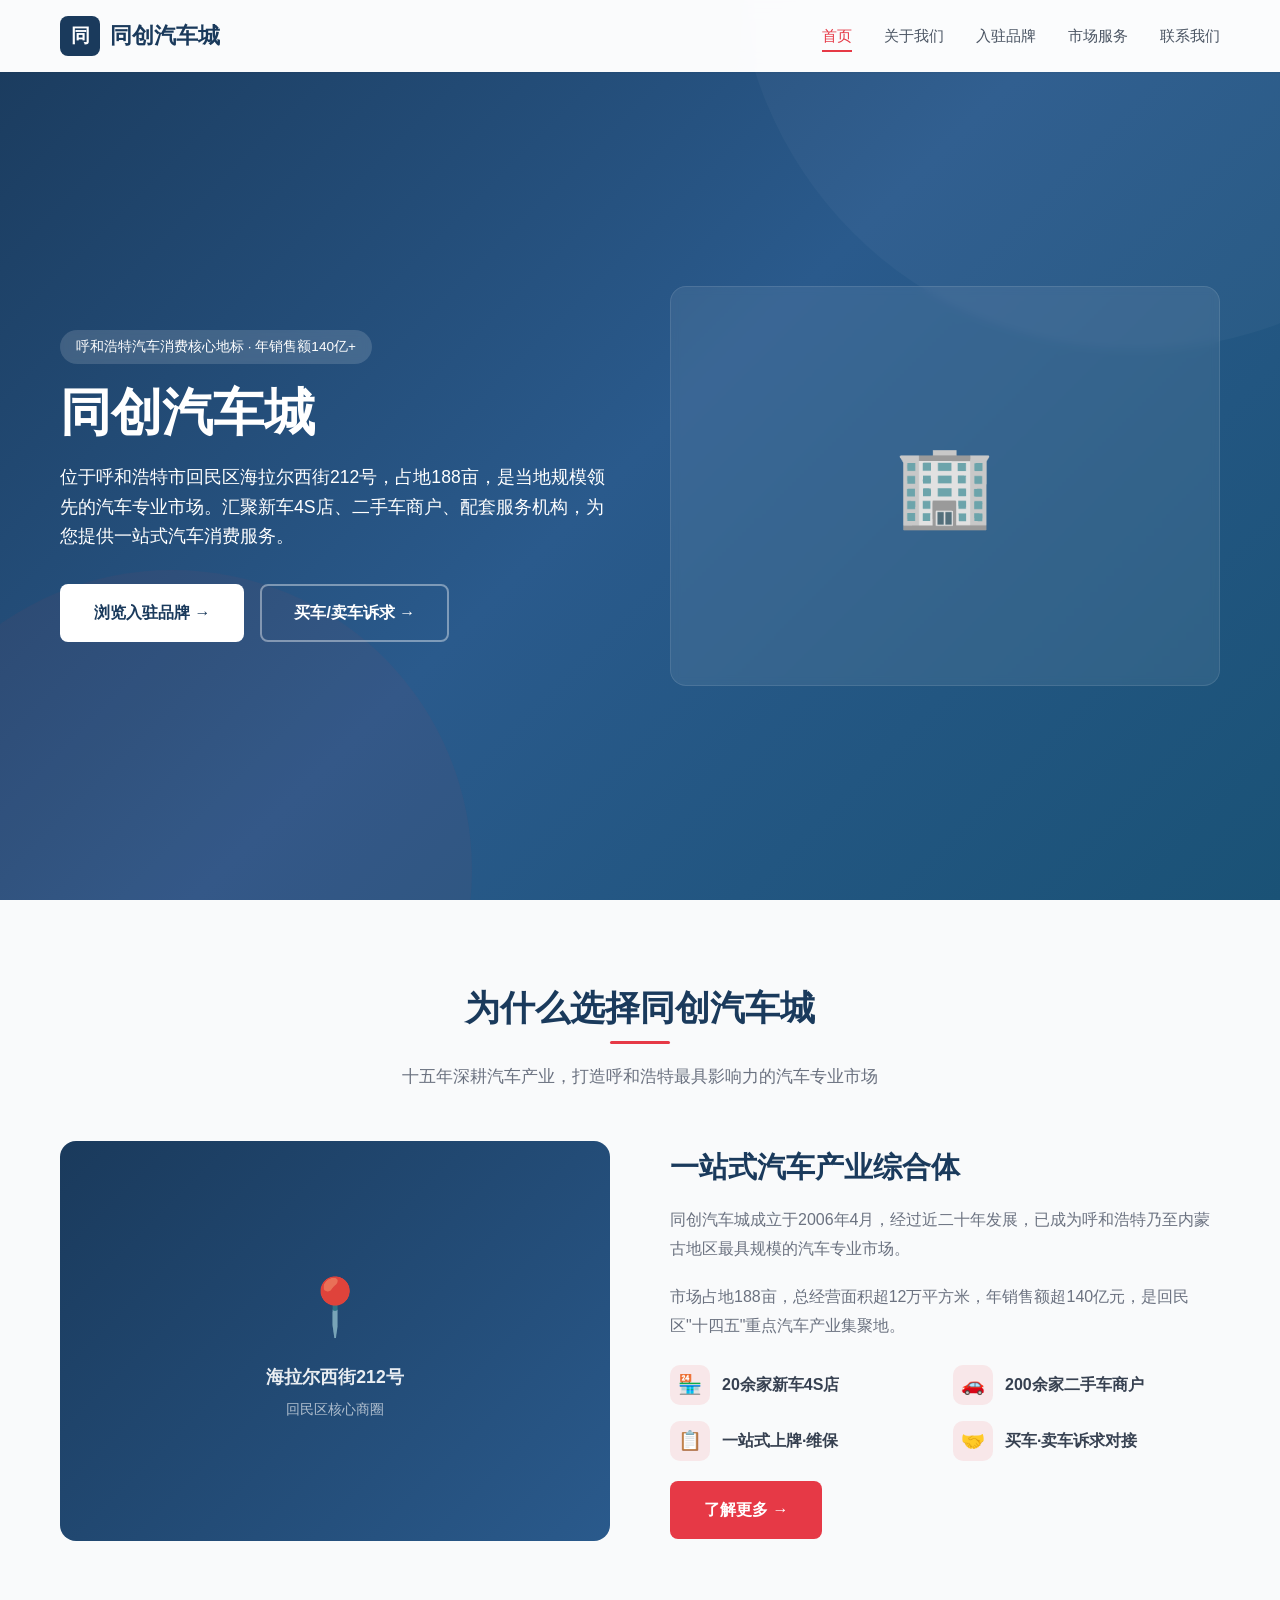
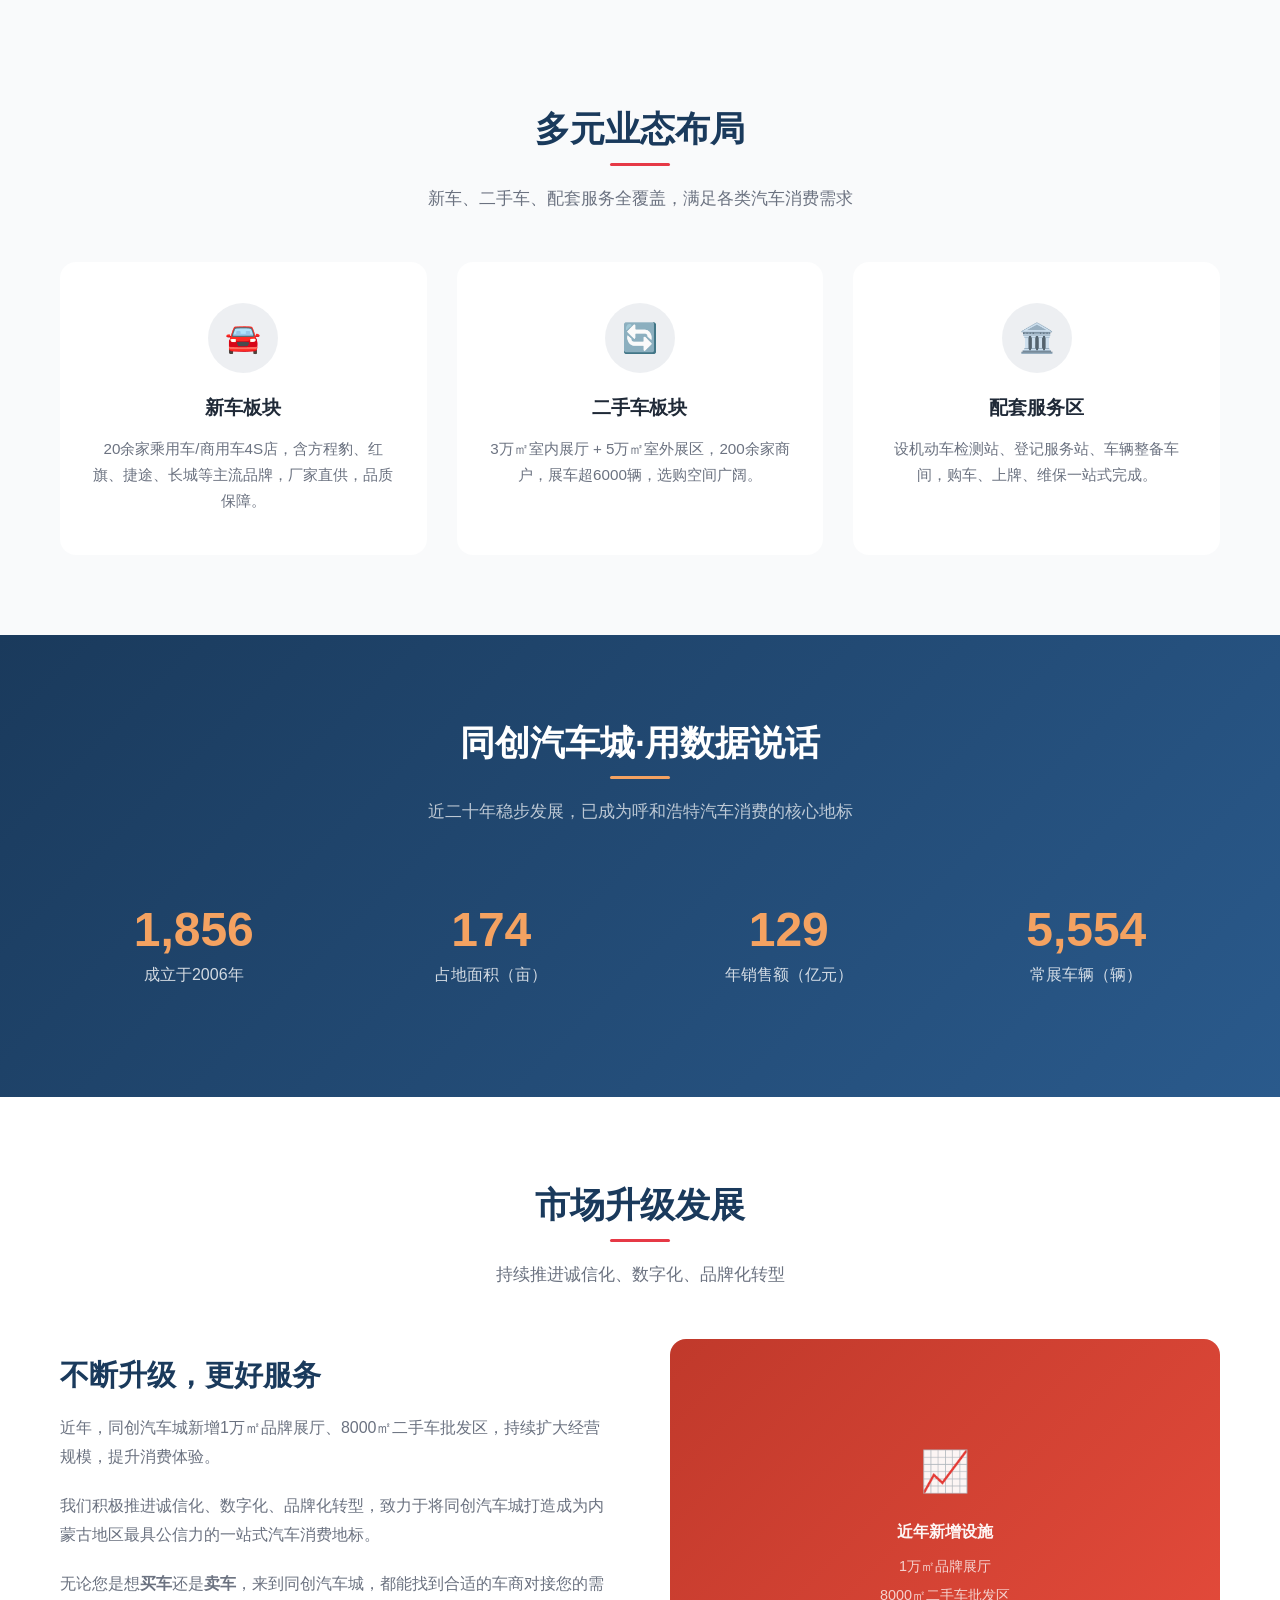
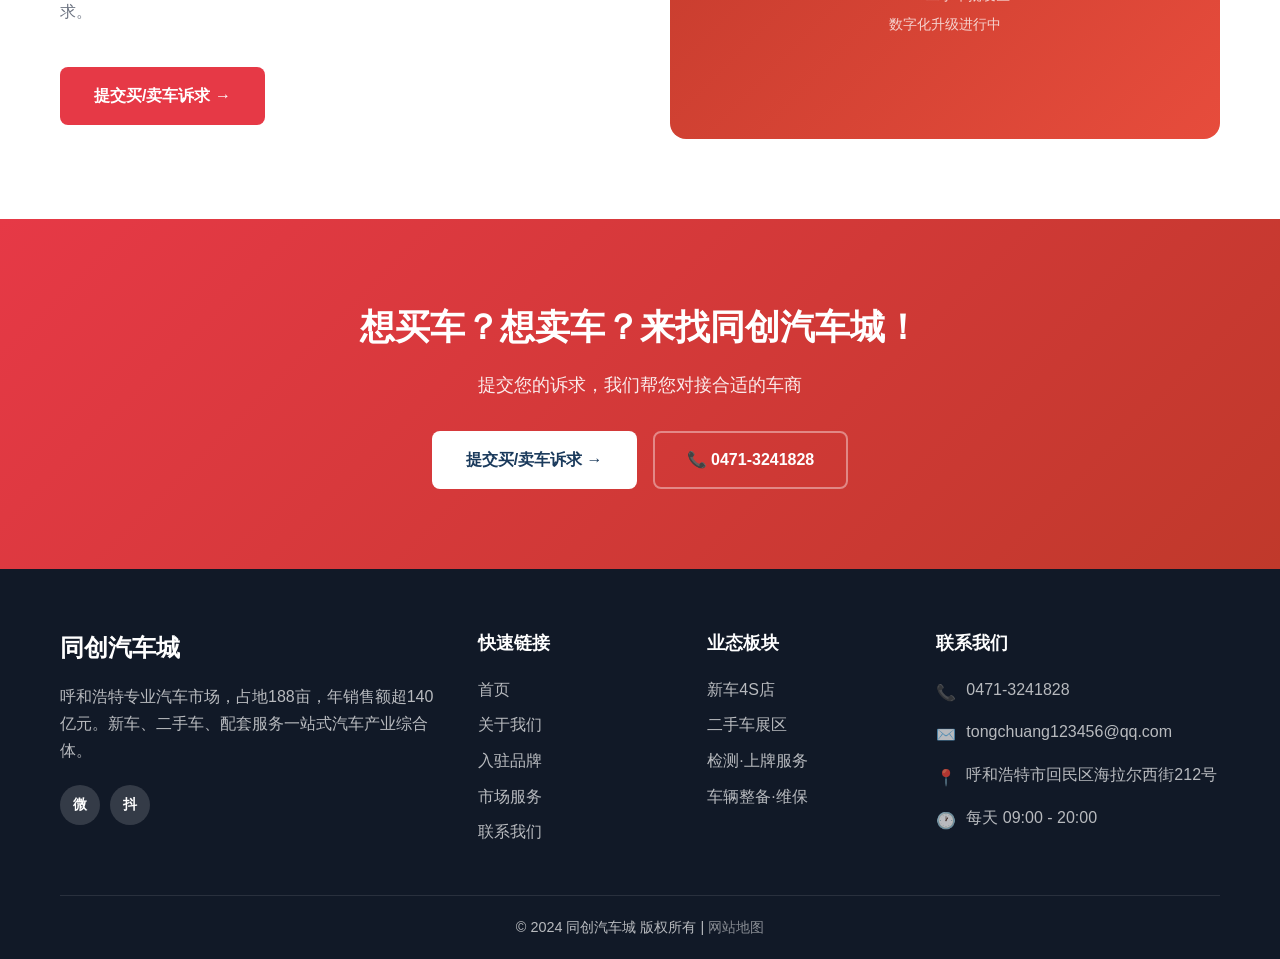
==== index.html @ a1a9ec20 "Add files via upload" ====
<!DOCTYPE html>
<html lang="zh-CN">
<head>
  <meta charset="UTF-8">
  <meta name="viewport" content="width=device-width, initial-scale=1.0">
  <title>同创汽车城 - 呼和浩特专业汽车市场 | 新车·二手车·一站式服务</title>
  <meta name="description" content="同创汽车城位于呼和浩特市回民区海拉尔西街212号，是当地规模领先的汽车专业市场。占地188亩，年销售额超140亿元，汇聚20余家4S店、200余家二手车商户，展车超6000辆，提供购车、上牌、维保一站式服务。">
  <meta name="keywords" content="同创汽车城,呼和浩特汽车城,回民区汽车市场,海拉尔西街汽车城,内蒙古二手车市场,新车4S店,呼和浩特买车,二手车市场,汽车租赁摊位,车商入驻">
  <meta name="author" content="同创汽车城">
  <meta property="og:title" content="同创汽车城 - 呼和浩特专业汽车市场">
  <meta property="og:description" content="占地188亩，年销售额超140亿元，汇聚20余家4S店、200余家二手车商户，是呼和浩特及周边地区汽车消费核心地标。">
  <meta property="og:type" content="website">
  <meta property="og:url" content="https://tongchuang-auto.com">
  <meta property="og:locale" content="zh_CN">
  <link rel="canonical" href="https://tongchuang-auto.com">
  <link rel="stylesheet" href="css/style.css">
  <link rel="stylesheet" href="css/responsive.css">
  <link rel="stylesheet" href="css/animations.css">
  <!-- Schema.org 结构化数据 -->
  <script type="application/ld+json">
  {
    "@context": "https://schema.org",
    "@type": "AutoDealer",
    "name": "同创汽车城",
    "description": "呼和浩特市规模领先的汽车专业市场，占地188亩，汇聚20余家4S店、200余家二手车商户，年销售额超140亿元。",
    "url": "https://tongchuang-auto.com",
    "telephone": "+86-471-3241828",
    "email": "tongchuang123456@qq.com",
    "address": {
      "@type": "PostalAddress",
      "streetAddress": "海拉尔西街212号",
      "addressLocality": "呼和浩特市",
      "addressRegion": "内蒙古自治区",
      "addressCountry": "CN"
    },
    "geo": {
      "@type": "GeoCoordinates",
      "latitude": "40.8418",
      "longitude": "111.7519"
    },
    "openingHoursSpecification": {
      "@type": "OpeningHoursSpecification",
      "dayOfWeek": ["Monday","Tuesday","Wednesday","Thursday","Friday","Saturday","Sunday"],
      "opens": "09:00",
      "closes": "20:00"
    },
    "priceRange": "$$",
    "aggregateRating": {
      "@type": "AggregateRating",
      "ratingValue": "4.8",
      "reviewCount": "50000"
    }
  }
  </script>
</head>
<body>

  <!-- Header -->
  <header class="header" id="header">
    <nav class="nav container">
      <a href="index.html" class="nav-logo">
        <div class="logo-icon">同</div>
        <span>同创汽车城</span>
      </a>
      <div class="nav-links" id="navLinks">
        <a href="index.html" class="active">首页</a>
        <a href="about.html">关于我们</a>
        <a href="merchants.html">入驻品牌</a>
        <a href="services.html">市场服务</a>
        <a href="contact.html">联系我们</a>
      </div>
      <div class="hamburger" id="hamburger">
        <span></span><span></span><span></span>
      </div>
    </nav>
  </header>
  <div class="nav-overlay" id="navOverlay"></div>

  <!-- Hero Section -->
  <section class="hero">
    <div class="container">
      <div class="hero-content">
        <div class="tag">呼和浩特汽车消费核心地标 · 年销售额140亿+</div>
        <h1>同创汽车城</h1>
        <p>位于呼和浩特市回民区海拉尔西街212号，占地188亩，是当地规模领先的汽车专业市场。汇聚新车4S店、二手车商户、配套服务机构，为您提供一站式汽车消费服务。</p>
        <div class="hero-buttons">
          <a href="merchants.html" class="btn btn-white">浏览入驻品牌 →</a>
          <a href="contact.html" class="btn btn-outline">买车/卖车诉求 →</a>
        </div>
      </div>
      <div class="hero-image">
        <div class="car-img">🏢</div>
      </div>
    </div>
  </section>

  <!-- 核心优势 -->
  <section class="section about-preview">
    <div class="container">
      <div class="section-title fade-in">
        <h2>为什么选择同创汽车城</h2>
        <p>十五年深耕汽车产业，打造呼和浩特最具影响力的汽车专业市场</p>
      </div>
      <div class="about-grid">
        <div class="about-image fade-in" style="background:linear-gradient(135deg, #1a3a5c, #2a5a8c);">
          <div style="text-align:center;color:rgba(255,255,255,0.9);">
            <div style="font-size:3.5rem;margin-bottom:12px;">📍</div>
            <div style="font-size:1.1rem;font-weight:600;">海拉尔西街212号</div>
            <div style="font-size:0.9rem;opacity:0.7;margin-top:6px;">回民区核心商圈</div>
          </div>
        </div>
        <div class="about-text fade-in">
          <h3>一站式汽车产业综合体</h3>
          <p>同创汽车城成立于2006年4月，经过近二十年发展，已成为呼和浩特乃至内蒙古地区最具规模的汽车专业市场。</p>
          <p>市场占地188亩，总经营面积超12万平方米，年销售额超140亿元，是回民区"十四五"重点汽车产业集聚地。</p>
          <div class="about-features">
            <div class="about-feature">
              <div class="icon">🏪</div>
              <span>20余家新车4S店</span>
            </div>
            <div class="about-feature">
              <div class="icon">🚗</div>
              <span>200余家二手车商户</span>
            </div>
            <div class="about-feature">
              <div class="icon">📋</div>
              <span>一站式上牌·维保</span>
            </div>
            <div class="about-feature">
              <div class="icon">🤝</div>
              <span>买车·卖车诉求对接</span>
            </div>
          </div>
          <a href="about.html" class="btn btn-primary mt-20">了解更多 →</a>
        </div>
      </div>
    </div>
  </section>

  <!-- 业态展示 -->
  <section class="section" style="background:var(--gray-100);">
    <div class="container">
      <div class="section-title fade-in">
        <h2>多元业态布局</h2>
        <p>新车、二手车、配套服务全覆盖，满足各类汽车消费需求</p>
      </div>
      <div class="services-grid">
        <div class="service-card fade-in">
          <div class="service-icon">🚘</div>
          <h3>新车板块</h3>
          <p>20余家乘用车/商用车4S店，含方程豹、红旗、捷途、长城等主流品牌，厂家直供，品质保障。</p>
        </div>
        <div class="service-card fade-in">
          <div class="service-icon">🔄</div>
          <h3>二手车板块</h3>
          <p>3万㎡室内展厅 + 5万㎡室外展区，200余家商户，展车超6000辆，选购空间广阔。</p>
        </div>
        <div class="service-card fade-in">
          <div class="service-icon">🏛️</div>
          <h3>配套服务区</h3>
          <p>设机动车检测站、登记服务站、车辆整备车间，购车、上牌、维保一站式完成。</p>
        </div>
      </div>
    </div>
  </section>

  <!-- 数据展示 -->
  <section class="section stats-section">
    <div class="container">
      <div class="section-title fade-in">
        <h2>同创汽车城·用数据说话</h2>
        <p>近二十年稳步发展，已成为呼和浩特汽车消费的核心地标</p>
      </div>
      <div class="stats-grid">
        <div class="stat-item fade-in">
          <div class="stat-number" data-target="2006">0</div>
          <div class="stat-label">成立于2006年</div>
        </div>
        <div class="stat-item fade-in">
          <div class="stat-number" data-target="188">0</div>
          <div class="stat-label">占地面积（亩）</div>
        </div>
        <div class="stat-item fade-in">
          <div class="stat-number" data-target="140">0</div>
          <div class="stat-label">年销售额（亿元）</div>
        </div>
        <div class="stat-item fade-in">
          <div class="stat-number" data-target="6000">0</div>
          <div class="stat-label">常展车辆（辆）</div>
        </div>
      </div>
    </div>
  </section>

  <!-- 最新动态 -->
  <section class="section">
    <div class="container">
      <div class="section-title fade-in">
        <h2>市场升级发展</h2>
        <p>持续推进诚信化、数字化、品牌化转型</p>
      </div>
      <div class="about-grid">
        <div class="about-text fade-in">
          <h3>不断升级，更好服务</h3>
          <p>近年，同创汽车城新增1万㎡品牌展厅、8000㎡二手车批发区，持续扩大经营规模，提升消费体验。</p>
          <p>我们积极推进诚信化、数字化、品牌化转型，致力于将同创汽车城打造成为内蒙古地区最具公信力的一站式汽车消费地标。</p>
          <p>无论您是想<strong>买车</strong>还是<strong>卖车</strong>，来到同创汽车城，都能找到合适的车商对接您的需求。</p>
          <a href="contact.html" class="btn btn-primary mt-20">提交买/卖车诉求 →</a>
        </div>
        <div class="about-image fade-in" style="background:linear-gradient(135deg, #c0392b, #e74c3c);">
          <div style="text-align:center;color:rgba(255,255,255,0.95);padding:20px;">
            <div style="font-size:2.5rem;margin-bottom:16px;">📈</div>
            <div style="font-size:1rem;font-weight:600;margin-bottom:8px;">近年新增设施</div>
            <div style="font-size:0.9rem;opacity:0.8;line-height:2;">
              1万㎡品牌展厅<br>
              8000㎡二手车批发区<br>
              数字化升级进行中
            </div>
          </div>
        </div>
      </div>
    </div>
  </section>

  <!-- CTA -->
  <section class="section cta-section">
    <div class="container fade-in" style="text-align:center;">
      <h2>想买车？想卖车？来找同创汽车城！</h2>
      <p style="margin-bottom:32px;">提交您的诉求，我们帮您对接合适的车商</p>
      <div class="hero-buttons" style="justify-content:center;">
        <a href="contact.html" class="btn btn-white">提交买/卖车诉求 →</a>
        <a href="tel:0471-3241828" class="btn btn-outline">📞 0471-3241828</a>
      </div>
    </div>
  </section>

  <!-- Footer -->
  <footer class="footer">
    <div class="container">
      <div class="footer-grid">
        <div class="footer-brand">
          <h3>同创汽车城</h3>
          <p>呼和浩特专业汽车市场，占地188亩，年销售额超140亿元。新车、二手车、配套服务一站式汽车产业综合体。</p>
          <div class="footer-social">
            <a href="contact.html#wechatQR" aria-label="微信" title="微信二维码">微</a>
            <a href="contact.html#douyinQR" aria-label="抖音" title="抖音二维码">抖</a>
          </div>
        </div>
        <div>
          <h4>快速链接</h4>
          <ul class="footer-links">
            <li><a href="index.html">首页</a></li>
            <li><a href="about.html">关于我们</a></li>
            <li><a href="merchants.html">入驻品牌</a></li>
            <li><a href="services.html">市场服务</a></li>
            <li><a href="contact.html">联系我们</a></li>
          </ul>
        </div>
        <div>
          <h4>业态板块</h4>
          <ul class="footer-links">
            <li><a href="merchants.html">新车4S店</a></li>
            <li><a href="merchants.html">二手车展区</a></li>
            <li><a href="services.html">检测·上牌服务</a></li>
            <li><a href="services.html">车辆整备·维保</a></li>
          </ul>
        </div>
        <div>
          <h4>联系我们</h4>
          <ul class="footer-contact">
            <li><span class="icon">📞</span><span>0471-3241828</span></li>
            <li><span class="icon">✉️</span><span>tongchuang123456@qq.com</span></li>
            <li><span class="icon">📍</span><span>呼和浩特市回民区海拉尔西街212号</span></li>
            <li><span class="icon">🕐</span><span>每天 09:00 - 20:00</span></li>
          </ul>
        </div>
      </div>
      <div class="footer-bottom">
        <p>&copy; 2024 同创汽车城 版权所有 | <a href="sitemap.xml" style="color:rgba(255,255,255,0.5);">网站地图</a></p>
      </div>
    </div>
  </footer>

  <button class="back-to-top" id="backToTop" aria-label="返回顶部">↑</button>

  <script src="js/main.js"></script>
</body>
</html>
---- css/style.css ----
/* ============================================
   同创汽车城 - 主样式文件
   ============================================ */

/* CSS 变量 - 主题系统 */
:root {
  --primary: #1a3a5c;
  --primary-light: #2a5a8c;
  --accent: #e63946;
  --accent-light: #ff6b6b;
  --gold: #f4a261;
  --dark: #111927;
  --gray-900: #1f2937;
  --gray-800: #374151;
  --gray-700: #4b5563;
  --gray-600: #6b7280;
  --gray-500: #9ca3af;
  --gray-400: #d1d5db;
  --gray-300: #e5e7eb;
  --gray-200: #f3f4f6;
  --gray-100: #f9fafb;
  --white: #ffffff;
  --shadow-sm: 0 1px 2px rgba(0,0,0,0.05);
  --shadow: 0 4px 6px rgba(0,0,0,0.1);
  --shadow-md: 0 10px 15px rgba(0,0,0,0.1);
  --shadow-lg: 0 20px 25px rgba(0,0,0,0.15);
  --radius: 8px;
  --radius-lg: 16px;
  --transition: all 0.3s ease;
  --font-main: 'Segoe UI', 'PingFang SC', 'Microsoft YaHei', sans-serif;
}

/* 全局重置 */
*, *::before, *::after {
  margin: 0;
  padding: 0;
  box-sizing: border-box;
}

html {
  scroll-behavior: smooth;
  font-size: 16px;
}

body {
  font-family: var(--font-main);
  color: var(--gray-800);
  line-height: 1.6;
  background: var(--white);
  overflow-x: hidden;
}

a {
  text-decoration: none;
  color: inherit;
  transition: var(--transition);
}

ul, ol {
  list-style: none;
}

img {
  max-width: 100%;
  height: auto;
  display: block;
}

button {
  cursor: pointer;
  border: none;
  outline: none;
  font-family: inherit;
}

.container {
  max-width: 1200px;
  margin: 0 auto;
  padding: 0 20px;
}

.section {
  padding: 80px 0;
}

.section-title {
  text-align: center;
  margin-bottom: 50px;
}

.section-title h2 {
  font-size: 2.2rem;
  color: var(--primary);
  margin-bottom: 12px;
  position: relative;
  display: inline-block;
}

.section-title h2::after {
  content: '';
  position: absolute;
  bottom: -8px;
  left: 50%;
  transform: translateX(-50%);
  width: 60px;
  height: 3px;
  background: var(--accent);
  border-radius: 2px;
}

.section-title p {
  color: var(--gray-600);
  font-size: 1.05rem;
  max-width: 600px;
  margin: 16px auto 0;
}

/* ============================================
   Header / Navigation
   ============================================ */
.header {
  position: fixed;
  top: 0;
  left: 0;
  width: 100%;
  z-index: 1000;
  background: rgba(255, 255, 255, 0.98);
  backdrop-filter: blur(10px);
  box-shadow: var(--shadow-sm);
  transition: var(--transition);
}

.header.scrolled {
  box-shadow: var(--shadow);
}

.nav {
  display: flex;
  align-items: center;
  justify-content: space-between;
  height: 72px;
}

.nav-logo {
  display: flex;
  align-items: center;
  gap: 10px;
  font-size: 1.4rem;
  font-weight: 700;
  color: var(--primary);
}

.nav-logo .logo-icon {
  width: 40px;
  height: 40px;
  background: var(--primary);
  border-radius: 8px;
  display: flex;
  align-items: center;
  justify-content: center;
  color: var(--white);
  font-size: 1.2rem;
}

.nav-links {
  display: flex;
  align-items: center;
  gap: 32px;
}

.nav-links a {
  font-size: 0.95rem;
  font-weight: 500;
  color: var(--gray-700);
  position: relative;
  padding: 4px 0;
}

.nav-links a::after {
  content: '';
  position: absolute;
  bottom: 0;
  left: 0;
  width: 0;
  height: 2px;
  background: var(--accent);
  transition: width 0.3s ease;
}

.nav-links a:hover,
.nav-links a.active {
  color: var(--accent);
}

.nav-links a:hover::after,
.nav-links a.active::after {
  width: 100%;
}

.nav-cta {
  background: var(--accent);
  color: var(--white) !important;
  padding: 10px 24px;
  border-radius: var(--radius);
  font-weight: 600;
}

.nav-cta:hover {
  background: var(--accent-light);
  transform: translateY(-1px);
}

.nav-cta::after {
  display: none !important;
}

/* 汉堡菜单 */
.hamburger {
  display: none;
  flex-direction: column;
  gap: 5px;
  cursor: pointer;
  padding: 5px;
  z-index: 1001;
}

.hamburger span {
  width: 24px;
  height: 2px;
  background: var(--gray-800);
  transition: var(--transition);
  border-radius: 2px;
}

.hamburger.active span:nth-child(1) {
  transform: rotate(45deg) translate(5px, 5px);
}

.hamburger.active span:nth-child(2) {
  opacity: 0;
}

.hamburger.active span:nth-child(3) {
  transform: rotate(-45deg) translate(5px, -5px);
}

/* ============================================
   Hero Section
   ============================================ */
.hero {
  min-height: 100vh;
  display: flex;
  align-items: center;
  background: linear-gradient(135deg, var(--primary) 0%, var(--primary-light) 50%, #1a5276 100%);
  position: relative;
  overflow: hidden;
  padding-top: 72px;
}

.hero::before {
  content: '';
  position: absolute;
  top: -50%;
  right: -20%;
  width: 800px;
  height: 800px;
  background: rgba(255, 255, 255, 0.03);
  border-radius: 50%;
}

.hero::after {
  content: '';
  position: absolute;
  bottom: -30%;
  left: -10%;
  width: 600px;
  height: 600px;
  background: rgba(230, 57, 70, 0.05);
  border-radius: 50%;
}

.hero .container {
  display: grid;
  grid-template-columns: 1fr 1fr;
  gap: 60px;
  align-items: center;
  position: relative;
  z-index: 1;
}

.hero-content {
  color: var(--white);
}

.hero-content .tag {
  display: inline-block;
  background: rgba(255, 255, 255, 0.15);
  padding: 6px 16px;
  border-radius: 20px;
  font-size: 0.85rem;
  margin-bottom: 20px;
  backdrop-filter: blur(4px);
}

.hero-content h1 {
  font-size: 3.2rem;
  font-weight: 800;
  line-height: 1.15;
  margin-bottom: 20px;
}

.hero-content h1 span {
  color: var(--gold);
}

.hero-content p {
  font-size: 1.1rem;
  opacity: 0.85;
  margin-bottom: 32px;
  line-height: 1.7;
}

.hero-buttons {
  display: flex;
  gap: 16px;
  flex-wrap: wrap;
}

.btn {
  display: inline-flex;
  align-items: center;
  gap: 8px;
  padding: 14px 32px;
  border-radius: var(--radius);
  font-size: 1rem;
  font-weight: 600;
  transition: var(--transition);
  border: 2px solid transparent;
}

.btn-primary {
  background: var(--accent);
  color: var(--white);
}

.btn-primary:hover {
  background: var(--accent-light);
  transform: translateY(-2px);
  box-shadow: 0 8px 25px rgba(230, 57, 70, 0.3);
}

.btn-outline {
  background: transparent;
  color: var(--white);
  border-color: rgba(255, 255, 255, 0.4);
}

.btn-outline:hover {
  background: rgba(255, 255, 255, 0.1);
  border-color: var(--white);
}

.btn-white {
  background: var(--white);
  color: var(--primary);
}

.btn-white:hover {
  background: var(--gray-100);
  transform: translateY(-2px);
}

/* Hero 图片 */
.hero-image {
  position: relative;
}

.hero-image .car-img {
  width: 100%;
  height: 400px;
  background: rgba(255, 255, 255, 0.08);
  border-radius: var(--radius-lg);
  display: flex;
  align-items: center;
  justify-content: center;
  font-size: 5rem;
  backdrop-filter: blur(4px);
  border: 1px solid rgba(255, 255, 255, 0.1);
}

/* ============================================
   关于简介区
   ============================================ */
.about-preview {
  background: var(--gray-100);
}

.about-grid {
  display: grid;
  grid-template-columns: 1fr 1fr;
  gap: 60px;
  align-items: center;
}

.about-image {
  width: 100%;
  height: 400px;
  background: linear-gradient(135deg, var(--primary), var(--primary-light));
  border-radius: var(--radius-lg);
  display: flex;
  align-items: center;
  justify-content: center;
  font-size: 4rem;
  color: rgba(255, 255, 255, 0.3);
}

.about-text h3 {
  font-size: 1.8rem;
  color: var(--primary);
  margin-bottom: 16px;
}

.about-text p {
  color: var(--gray-600);
  margin-bottom: 20px;
  line-height: 1.8;
}

.about-features {
  display: grid;
  grid-template-columns: 1fr 1fr;
  gap: 16px;
  margin-top: 24px;
}

.about-feature {
  display: flex;
  align-items: center;
  gap: 12px;
}

.about-feature .icon {
  width: 40px;
  height: 40px;
  background: rgba(230, 57, 70, 0.1);
  border-radius: 10px;
  display: flex;
  align-items: center;
  justify-content: center;
  font-size: 1.2rem;
  flex-shrink: 0;
}

.about-feature span {
  font-weight: 600;
  color: var(--gray-800);
}

/* ============================================
   车型展示区
   ============================================ */
.cars-section {
  background: var(--white);
}

.car-filters {
  display: flex;
  justify-content: center;
  gap: 12px;
  margin-bottom: 40px;
  flex-wrap: wrap;
}

.filter-btn {
  padding: 8px 20px;
  border-radius: 20px;
  background: var(--gray-200);
  color: var(--gray-700);
  font-size: 0.9rem;
  font-weight: 500;
  transition: var(--transition);
}

.filter-btn:hover,
.filter-btn.active {
  background: var(--primary);
  color: var(--white);
}

.cars-grid {
  display: grid;
  grid-template-columns: repeat(3, 1fr);
  gap: 30px;
}

.car-card {
  background: var(--white);
  border-radius: var(--radius-lg);
  overflow: hidden;
  box-shadow: var(--shadow);
  transition: var(--transition);
  border: 1px solid var(--gray-300);
}

.car-card:hover {
  transform: translateY(-8px);
  box-shadow: var(--shadow-lg);
}

.car-card .card-image {
  height: 200px;
  background: linear-gradient(135deg, var(--gray-200), var(--gray-300));
  display: flex;
  align-items: center;
  justify-content: center;
  font-size: 3rem;
  position: relative;
  overflow: hidden;
}

.car-card .card-badge {
  position: absolute;
  top: 12px;
  left: 12px;
  background: var(--accent);
  color: var(--white);
  padding: 4px 12px;
  border-radius: 20px;
  font-size: 0.8rem;
  font-weight: 600;
}

.car-card .card-body {
  padding: 20px;
}

.car-card h3 {
  font-size: 1.2rem;
  color: var(--gray-900);
  margin-bottom: 8px;
}

.car-card .card-meta {
  display: flex;
  gap: 16px;
  margin-bottom: 12px;
  font-size: 0.85rem;
  color: var(--gray-600);
}

.car-card .card-meta span {
  display: flex;
  align-items: center;
  gap: 4px;
}

.car-card .card-price {
  font-size: 1.4rem;
  font-weight: 700;
  color: var(--accent);
  margin-bottom: 16px;
}

.car-card .card-footer {
  display: flex;
  gap: 10px;
}

.car-card .card-footer .btn {
  flex: 1;
  padding: 10px 16px;
  font-size: 0.9rem;
  text-align: center;
  justify-content: center;
}

/* ============================================
   服务项目区
   ============================================ */
.services-section {
  background: var(--gray-100);
}

.services-grid {
  display: grid;
  grid-template-columns: repeat(3, 1fr);
  gap: 30px;
}

.service-card {
  background: var(--white);
  padding: 40px 30px;
  border-radius: var(--radius-lg);
  text-align: center;
  transition: var(--transition);
  border: 1px solid transparent;
}

.service-card:hover {
  transform: translateY(-5px);
  box-shadow: var(--shadow-md);
  border-color: var(--primary);
}

.service-card .service-icon {
  width: 70px;
  height: 70px;
  background: rgba(26, 58, 92, 0.08);
  border-radius: 50%;
  display: flex;
  align-items: center;
  justify-content: center;
  font-size: 1.8rem;
  margin: 0 auto 20px;
  transition: var(--transition);
}

.service-card:hover .service-icon {
  background: var(--primary);
  color: var(--white);
}

.service-card h3 {
  font-size: 1.2rem;
  color: var(--gray-900);
  margin-bottom: 12px;
}

.service-card p {
  color: var(--gray-600);
  font-size: 0.95rem;
  line-height: 1.7;
}

/* ============================================
   数据展示区
   ============================================ */
.stats-section {
  background: linear-gradient(135deg, var(--primary) 0%, var(--primary-light) 100%);
  color: var(--white);
}

.stats-section .section-title h2 {
  color: var(--white);
}

.stats-section .section-title h2::after {
  background: var(--gold);
}

.stats-section .section-title p {
  color: rgba(255, 255, 255, 0.7);
}

.stats-grid {
  display: grid;
  grid-template-columns: repeat(4, 1fr);
  gap: 30px;
}

.stat-item {
  text-align: center;
  padding: 30px 20px;
}

.stat-item .stat-number {
  font-size: 3rem;
  font-weight: 800;
  color: var(--gold);
  margin-bottom: 8px;
  line-height: 1;
}

.stat-item .stat-label {
  font-size: 1rem;
  opacity: 0.8;
}

/* ============================================
   客户评价区
   ============================================ */
.testimonials-section {
  background: var(--white);
}

.testimonials-grid {
  display: grid;
  grid-template-columns: repeat(3, 1fr);
  gap: 30px;
}

.testimonial-card {
  background: var(--gray-100);
  padding: 30px;
  border-radius: var(--radius-lg);
  transition: var(--transition);
}

.testimonial-card:hover {
  background: var(--white);
  box-shadow: var(--shadow-md);
}

.testimonial-card .stars {
  color: var(--gold);
  font-size: 1rem;
  margin-bottom: 16px;
}

.testimonial-card p {
  color: var(--gray-700);
  font-style: italic;
  line-height: 1.7;
  margin-bottom: 20px;
}

.testimonial-author {
  display: flex;
  align-items: center;
  gap: 12px;
}

.testimonial-author .avatar {
  width: 45px;
  height: 45px;
  background: var(--primary);
  border-radius: 50%;
  display: flex;
  align-items: center;
  justify-content: center;
  color: var(--white);
  font-weight: 700;
}

.testimonial-author .name {
  font-weight: 600;
  color: var(--gray-900);
}

.testimonial-author .title {
  font-size: 0.85rem;
  color: var(--gray-500);
}

/* ============================================
   CTA 区域
   ============================================ */
.cta-section {
  background: linear-gradient(135deg, var(--accent) 0%, #c0392b 100%);
  color: var(--white);
  text-align: center;
}

.cta-section h2 {
  font-size: 2.2rem;
  margin-bottom: 16px;
}

.cta-section p {
  font-size: 1.1rem;
  opacity: 0.9;
  margin-bottom: 32px;
}

/* ============================================
   Footer
   ============================================ */
.footer {
  background: var(--dark);
  color: rgba(255, 255, 255, 0.7);
  padding: 60px 0 0;
}

.footer-grid {
  display: grid;
  grid-template-columns: 2fr 1fr 1fr 1.5fr;
  gap: 40px;
  margin-bottom: 40px;
}

.footer-brand h3 {
  color: var(--white);
  font-size: 1.5rem;
  margin-bottom: 16px;
}

.footer-brand p {
  line-height: 1.7;
  margin-bottom: 20px;
}

.footer-social {
  display: flex;
  gap: 12px;
}

.footer-social a {
  width: 36px;
  height: 36px;
  background: rgba(255, 255, 255, 0.1);
  border-radius: 50%;
  display: flex;
  align-items: center;
  justify-content: center;
  transition: var(--transition);
}

.footer-social a:hover {
  background: var(--accent);
}

.footer h4 {
  color: var(--white);
  font-size: 1.1rem;
  margin-bottom: 20px;
}

.footer-links li {
  margin-bottom: 10px;
}

.footer-links a:hover {
  color: var(--accent);
}

.footer-contact li {
  display: flex;
  align-items: flex-start;
  gap: 10px;
  margin-bottom: 14px;
}

.footer-contact .icon {
  flex-shrink: 0;
  margin-top: 3px;
}

.footer-bottom {
  border-top: 1px solid rgba(255, 255, 255, 0.1);
  padding: 20px 0;
  text-align: center;
  font-size: 0.9rem;
}

/* ============================================
   返回顶部按钮
   ============================================ */
.back-to-top {
  position: fixed;
  bottom: 30px;
  right: 30px;
  width: 48px;
  height: 48px;
  background: var(--primary);
  color: var(--white);
  border-radius: 50%;
  display: flex;
  align-items: center;
  justify-content: center;
  font-size: 1.2rem;
  box-shadow: var(--shadow-md);
  opacity: 0;
  visibility: hidden;
  transition: var(--transition);
  z-index: 999;
}

.back-to-top.visible {
  opacity: 1;
  visibility: visible;
}

.back-to-top:hover {
  background: var(--accent);
  transform: translateY(-3px);
}

/* ============================================
   页面横幅 (子页面通用)
   ============================================ */
.page-banner {
  background: linear-gradient(135deg, var(--primary) 0%, var(--primary-light) 100%);
  padding: 140px 0 80px;
  text-align: center;
  color: var(--white);
}

.page-banner h1 {
  font-size: 2.8rem;
  margin-bottom: 12px;
}

.page-banner p {
  font-size: 1.1rem;
  opacity: 0.8;
}

/* ============================================
   关于页面样式
   ============================================ */
.timeline {
  position: relative;
  padding: 20px 0;
}

.timeline::before {
  content: '';
  position: absolute;
  left: 50%;
  transform: translateX(-50%);
  width: 2px;
  height: 100%;
  background: var(--gray-300);
}

.timeline-item {
  display: flex;
  justify-content: flex-end;
  padding-right: calc(50% + 30px);
  margin-bottom: 40px;
  position: relative;
}

.timeline-item:nth-child(even) {
  justify-content: flex-start;
  padding-right: 0;
  padding-left: calc(50% + 30px);
}

.timeline-item::before {
  content: '';
  position: absolute;
  left: 50%;
  transform: translateX(-50%);
  width: 16px;
  height: 16px;
  background: var(--accent);
  border-radius: 50%;
  top: 5px;
  z-index: 1;
}

.timeline-content {
  background: var(--white);
  padding: 24px;
  border-radius: var(--radius);
  box-shadow: var(--shadow);
}

.timeline-content .year {
  color: var(--accent);
  font-weight: 700;
  font-size: 1.1rem;
  margin-bottom: 8px;
}

.team-grid {
  display: grid;
  grid-template-columns: repeat(4, 1fr);
  gap: 30px;
}

.team-card {
  text-align: center;
}

.team-card .avatar {
  width: 120px;
  height: 120px;
  background: linear-gradient(135deg, var(--primary), var(--primary-light));
  border-radius: 50%;
  display: flex;
  align-items: center;
  justify-content: center;
  font-size: 2.5rem;
  color: rgba(255, 255, 255, 0.5);
  margin: 0 auto 16px;
}

.team-card h4 {
  font-size: 1.1rem;
  color: var(--gray-900);
  margin-bottom: 4px;
}

.team-card p {
  color: var(--gray-500);
  font-size: 0.9rem;
}

/* ============================================
   联系页面样式
   ============================================ */
.contact-grid {
  display: grid;
  grid-template-columns: 1fr 1fr;
  gap: 60px;
}

.contact-form .form-group {
  margin-bottom: 20px;
}

.contact-form label {
  display: block;
  font-weight: 600;
  color: var(--gray-800);
  margin-bottom: 8px;
}

.contact-form input,
.contact-form textarea,
.contact-form select {
  width: 100%;
  padding: 12px 16px;
  border: 1px solid var(--gray-300);
  border-radius: var(--radius);
  font-size: 1rem;
  font-family: inherit;
  transition: var(--transition);
  background: var(--white);
}

.contact-form input:focus,
.contact-form textarea:focus,
.contact-form select:focus {
  outline: none;
  border-color: var(--primary);
  box-shadow: 0 0 0 3px rgba(26, 58, 92, 0.1);
}

.contact-form textarea {
  resize: vertical;
  min-height: 120px;
}

.contact-info-card {
  display: flex;
  align-items: flex-start;
  gap: 16px;
  margin-bottom: 30px;
  padding: 20px;
  background: var(--gray-100);
  border-radius: var(--radius-lg);
}

.contact-info-card .icon {
  width: 50px;
  height: 50px;
  background: var(--primary);
  border-radius: 10px;
  display: flex;
  align-items: center;
  justify-content: center;
  font-size: 1.3rem;
  color: var(--white);
  flex-shrink: 0;
}

.contact-info-card h4 {
  font-size: 1rem;
  color: var(--gray-900);
  margin-bottom: 4px;
}

.contact-info-card p {
  color: var(--gray-600);
  font-size: 0.95rem;
}

/* ============================================
   车型详情页
   ============================================ */
.car-detail-grid {
  display: grid;
  grid-template-columns: 1.5fr 1fr;
  gap: 60px;
}

.car-gallery .main-image {
  width: 100%;
  height: 400px;
  background: var(--gray-200);
  border-radius: var(--radius-lg);
  display: flex;
  align-items: center;
  justify-content: center;
  font-size: 4rem;
  margin-bottom: 16px;
}

.car-gallery .thumbnails {
  display: flex;
  gap: 12px;
}

.car-gallery .thumb {
  width: 80px;
  height: 60px;
  background: var(--gray-200);
  border-radius: var(--radius);
  display: flex;
  align-items: center;
  justify-content: center;
  cursor: pointer;
  border: 2px solid transparent;
  transition: var(--transition);
}

.car-gallery .thumb.active,
.car-gallery .thumb:hover {
  border-color: var(--primary);
}

.car-info h1 {
  font-size: 2rem;
  color: var(--gray-900);
  margin-bottom: 8px;
}

.car-info .price {
  font-size: 2rem;
  font-weight: 800;
  color: var(--accent);
  margin-bottom: 24px;
}

.car-specs {
  display: grid;
  grid-template-columns: 1fr 1fr;
  gap: 16px;
  margin-bottom: 30px;
}

.spec-item {
  display: flex;
  justify-content: space-between;
  padding: 12px 16px;
  background: var(--gray-100);
  border-radius: var(--radius);
}

.spec-item .label {
  color: var(--gray-600);
}

.spec-item .value {
  font-weight: 600;
  color: var(--gray-900);
}

/* ============================================
   通用工具类
   ============================================ */
.text-center { text-align: center; }
.mt-20 { margin-top: 20px; }
.mt-40 { margin-top: 40px; }
.mb-20 { margin-bottom: 20px; }
.mb-40 { margin-bottom: 40px; }

/* 加载动画 */
.fade-in {
  opacity: 0;
  transform: translateY(20px);
  transition: opacity 0.6s ease, transform 0.6s ease;
}

.fade-in.animated {
  opacity: 1;
  transform: translateY(0);
}

/* ============================================
   二维码 & 地图
   ============================================ */
.map-container {
  border-radius: var(--radius-lg);
  overflow: hidden;
  margin-top: 10px;
  box-shadow: var(--shadow);
}

.qrcode-section {
  margin-top: 20px;
}

.qrcode-grid {
  display: grid;
  grid-template-columns: 1fr 1fr;
  gap: 16px;
}

.qrcode-card {
  display: flex;
  flex-direction: column;
  align-items: center;
  gap: 8px;
}

.qrcode-placeholder {
  width: 130px;
  height: 130px;
  background: var(--gray-100);
  border: 2px dashed var(--gray-300);
  border-radius: var(--radius);
  display: flex;
  flex-direction: column;
  align-items: center;
  justify-content: center;
  gap: 4px;
  overflow: hidden;
  transition: var(--transition);
}

.qrcode-placeholder:hover {
  border-color: var(--primary);
  background: var(--gray-200);
}

.qrcode-label {
  font-size: 0.85rem;
  color: var(--gray-700);
  font-weight: 600;
}

/* Footer 社交图标 */
.footer-social {
  display: flex;
  gap: 10px;
  margin-top: 16px;
}

.footer-social a {
  display: flex;
  align-items: center;
  justify-content: center;
  width: 40px;
  height: 40px;
  border-radius: 50%;
  background: rgba(255,255,255,0.15);
  color: var(--white);
  text-decoration: none;
  font-size: 0.85rem;
  font-weight: 700;
  transition: var(--transition);
}

.footer-social a:hover {
  background: var(--accent);
  transform: translateY(-2px);
}
---- css/responsive.css ----
/* ============================================
   同创汽车城 - 响应式样式
   ============================================ */

/* ============================================
   平板适配 (768px - 1024px)
   ============================================ */
@media (max-width: 1024px) {
  .container {
    padding: 0 24px;
  }

  .hero .container {
    grid-template-columns: 1fr;
    text-align: center;
    gap: 40px;
  }

  .hero-content h1 {
    font-size: 2.5rem;
  }

  .hero-buttons {
    justify-content: center;
  }

  .hero-image .car-img {
    height: 300px;
  }

  .about-grid {
    grid-template-columns: 1fr;
    gap: 40px;
  }

  .about-image {
    height: 300px;
  }

  .cars-grid {
    grid-template-columns: repeat(2, 1fr);
  }

  .services-grid {
    grid-template-columns: repeat(2, 1fr);
  }

  .stats-grid {
    grid-template-columns: repeat(2, 1fr);
  }

  .testimonials-grid {
    grid-template-columns: repeat(2, 1fr);
  }

  .footer-grid {
    grid-template-columns: 1fr 1fr;
    gap: 30px;
  }

  .team-grid {
    grid-template-columns: repeat(2, 1fr);
  }

  .contact-grid {
    grid-template-columns: 1fr;
    gap: 40px;
  }

  .car-detail-grid {
    grid-template-columns: 1fr;
    gap: 40px;
  }

  .timeline::before {
    left: 20px;
  }

  .timeline-item,
  .timeline-item:nth-child(even) {
    padding-right: 0;
    padding-left: 50px;
    justify-content: flex-start;
  }

  .timeline-item::before {
    left: 20px;
  }
}

/* ============================================
   手机适配 (< 768px)
   ============================================ */
@media (max-width: 768px) {
  .section {
    padding: 60px 0;
  }

  .section-title h2 {
    font-size: 1.7rem;
  }

  /* 导航 */
  .nav-links {
    position: fixed;
    top: 0;
    right: -100%;
    width: 280px;
    height: 100vh;
    background: var(--white);
    flex-direction: column;
    justify-content: center;
    gap: 24px;
    padding: 40px 30px;
    box-shadow: -10px 0 30px rgba(0, 0, 0, 0.1);
    transition: right 0.3s ease;
    z-index: 1000;
  }

  .nav-links.open {
    right: 0;
  }

  .nav-links a {
    font-size: 1.1rem;
  }

  .hamburger {
    display: flex;
  }

  /* Hero */
  .hero {
    min-height: auto;
    padding: 120px 0 60px;
  }

  .hero-content h1 {
    font-size: 2rem;
  }

  .hero-content p {
    font-size: 1rem;
  }

  .hero-buttons {
    flex-direction: column;
    align-items: center;
  }

  .hero-buttons .btn {
    width: 100%;
    justify-content: center;
  }

  .hero-image .car-img {
    height: 220px;
  }

  /* 关于 */
  .about-features {
    grid-template-columns: 1fr;
  }

  /* 车型 */
  .cars-grid {
    grid-template-columns: 1fr;
  }

  .car-filters {
    gap: 8px;
  }

  .filter-btn {
    padding: 6px 14px;
    font-size: 0.85rem;
  }

  /* 服务 */
  .services-grid {
    grid-template-columns: 1fr;
  }

  /* 数据 */
  .stats-grid {
    grid-template-columns: 1fr 1fr;
    gap: 20px;
  }

  .stat-item .stat-number {
    font-size: 2.2rem;
  }

  /* 评价 */
  .testimonials-grid {
    grid-template-columns: 1fr;
  }

  /* Footer */
  .footer-grid {
    grid-template-columns: 1fr;
    gap: 30px;
  }

  /* 页面横幅 */
  .page-banner {
    padding: 120px 0 60px;
  }

  .page-banner h1 {
    font-size: 2rem;
  }

  /* 团队 */
  .team-grid {
    grid-template-columns: 1fr 1fr;
  }

  /* 车型详情 */
  .car-gallery .main-image {
    height: 250px;
  }

  .car-specs {
    grid-template-columns: 1fr;
  }

  /* 返回顶部 */
  .back-to-top {
    bottom: 20px;
    right: 20px;
    width: 42px;
    height: 42px;
  }
}

/* ============================================
   小手机适配 (< 480px)
   ============================================ */
@media (max-width: 480px) {
  .hero-content h1 {
    font-size: 1.7rem;
  }

  .section-title h2 {
    font-size: 1.5rem;
  }

  .stats-grid {
    grid-template-columns: 1fr;
  }

  .team-grid {
    grid-template-columns: 1fr;
  }

  .car-gallery .thumbnails {
    flex-wrap: wrap;
  }
}

/* ============================================
   导航遮罩层
   ============================================ */
.nav-overlay {
  display: none;
  position: fixed;
  top: 0;
  left: 0;
  width: 100%;
  height: 100%;
  background: rgba(0, 0, 0, 0.5);
  z-index: 999;
}

.nav-overlay.open {
  display: block;
}

/* ============================================
   触摸优化
   ============================================ */
@media (hover: none) {
  .car-card:hover,
  .service-card:hover,
  .testimonial-card:hover {
    transform: none;
  }

  .btn:active {
    transform: scale(0.98);
  }
}
---- css/animations.css ----
/* ============================================
   同创汽车城 - 动画效果
   ============================================ */

/* 基础动画 */
@keyframes fadeInUp {
  from {
    opacity: 0;
    transform: translateY(30px);
  }
  to {
    opacity: 1;
    transform: translateY(0);
  }
}

@keyframes fadeInLeft {
  from {
    opacity: 0;
    transform: translateX(-30px);
  }
  to {
    opacity: 1;
    transform: translateX(0);
  }
}

@keyframes fadeInRight {
  from {
    opacity: 0;
    transform: translateX(30px);
  }
  to {
    opacity: 1;
    transform: translateX(0);
  }
}

@keyframes zoomIn {
  from {
    opacity: 0;
    transform: scale(0.9);
  }
  to {
    opacity: 1;
    transform: scale(1);
  }
}

@keyframes countUp {
  from {
    opacity: 0;
    transform: translateY(20px);
  }
  to {
    opacity: 1;
    transform: translateY(0);
  }
}

@keyframes pulse {
  0%, 100% {
    transform: scale(1);
  }
  50% {
    transform: scale(1.05);
  }
}

@keyframes slideDown {
  from {
    opacity: 0;
    transform: translateY(-20px);
  }
  to {
    opacity: 1;
    transform: translateY(0);
  }
}

/* Hero 动画 */
.hero-content {
  animation: fadeInLeft 0.8s ease-out;
}

.hero-image {
  animation: fadeInRight 0.8s ease-out;
}

.hero-content .tag {
  animation: slideDown 0.6s ease-out 0.2s both;
}

.hero-content h1 {
  animation: fadeInUp 0.8s ease-out 0.3s both;
}

.hero-content p {
  animation: fadeInUp 0.8s ease-out 0.5s both;
}

.hero-buttons {
  animation: fadeInUp 0.8s ease-out 0.7s both;
}

/* 滚动触发动画 */
.animate-on-scroll {
  opacity: 0;
  transform: translateY(30px);
  transition: opacity 0.6s ease, transform 0.6s ease;
}

.animate-on-scroll.animated {
  opacity: 1;
  transform: translateY(0);
}

/* 数据计数动画 */
.stat-number {
  display: inline-block;
}

.stat-number.counting {
  animation: countUp 0.5s ease-out;
}

/* 卡片悬停效果 */
.car-card,
.service-card {
  transition: transform 0.3s ease, box-shadow 0.3s ease;
}

/* 按钮波纹效果 */
.btn {
  position: relative;
  overflow: hidden;
}

.btn::after {
  content: '';
  position: absolute;
  width: 100%;
  height: 100%;
  top: 0;
  left: 0;
  pointer-events: none;
  background-image: radial-gradient(circle, rgba(255,255,255,0.3) 10%, transparent 10%);
  background-repeat: no-repeat;
  background-position: 50%;
  transform: scale(10);
  opacity: 0;
  transition: transform 0.5s, opacity 1s;
}

.btn:active::after {
  transform: scale(0);
  opacity: 1;
  transition: 0s;
}

/* 导航动画 */
.header {
  transition: box-shadow 0.3s ease, background 0.3s ease;
}

/* 平滑滚动（Safari兼容） */
@supports (-webkit-overflow-scrolling: touch) {
  html {
    -webkit-overflow-scrolling: touch;
  }
}

/* 加载状态 */
.loading {
  position: relative;
  overflow: hidden;
}

.loading::after {
  content: '';
  position: absolute;
  top: 0;
  left: -100%;
  width: 100%;
  height: 100%;
  background: linear-gradient(90deg, transparent, rgba(255,255,255,0.2), transparent);
  animation: shimmer 1.5s infinite;
}

@keyframes shimmer {
  to {
    left: 100%;
  }
}

/* 焦点可见性（无障碍） */
:focus-visible {
  outline: 2px solid var(--primary);
  outline-offset: 2px;
}

/* 减少动画（用户偏好） */
@media (prefers-reduced-motion: reduce) {
  *,
  *::before,
  *::after {
    animation-duration: 0.01ms !important;
    animation-iteration-count: 1 !important;
    transition-duration: 0.01ms !important;
  }

  html {
    scroll-behavior: auto;
  }
}
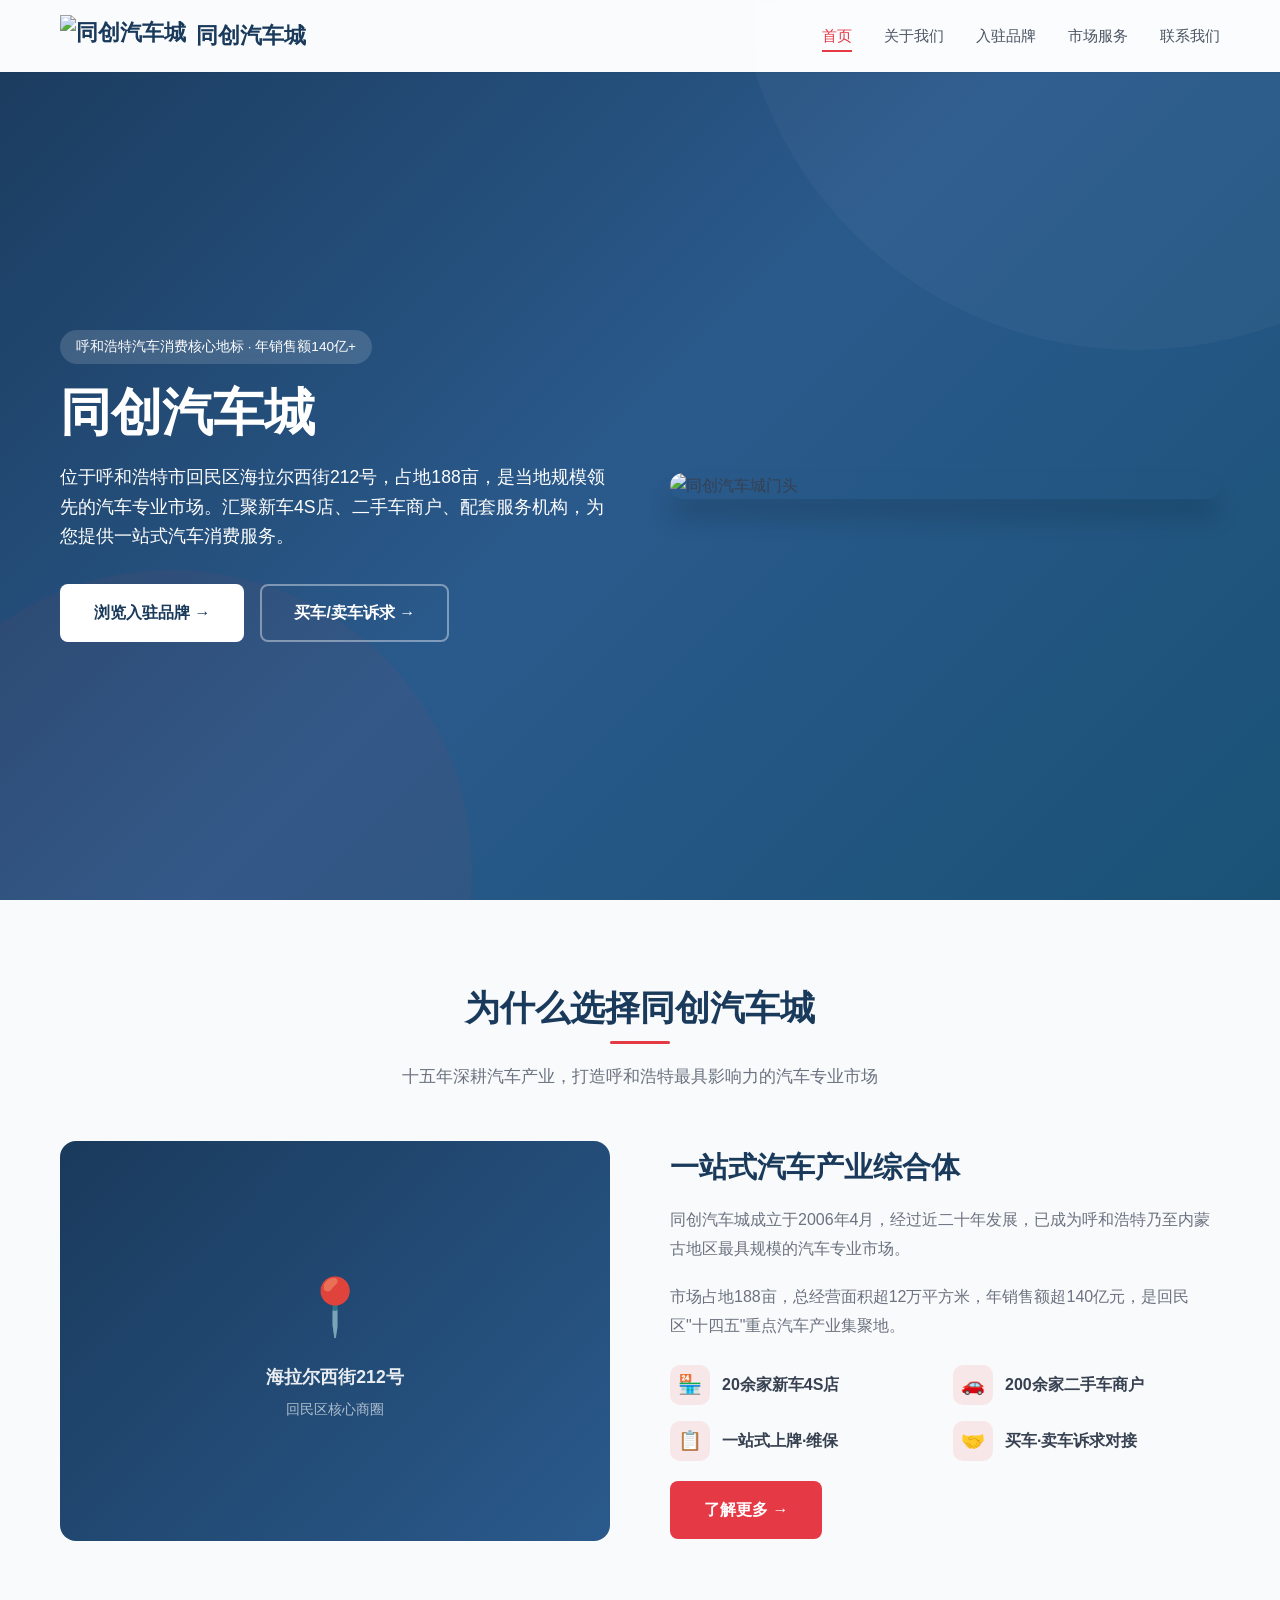
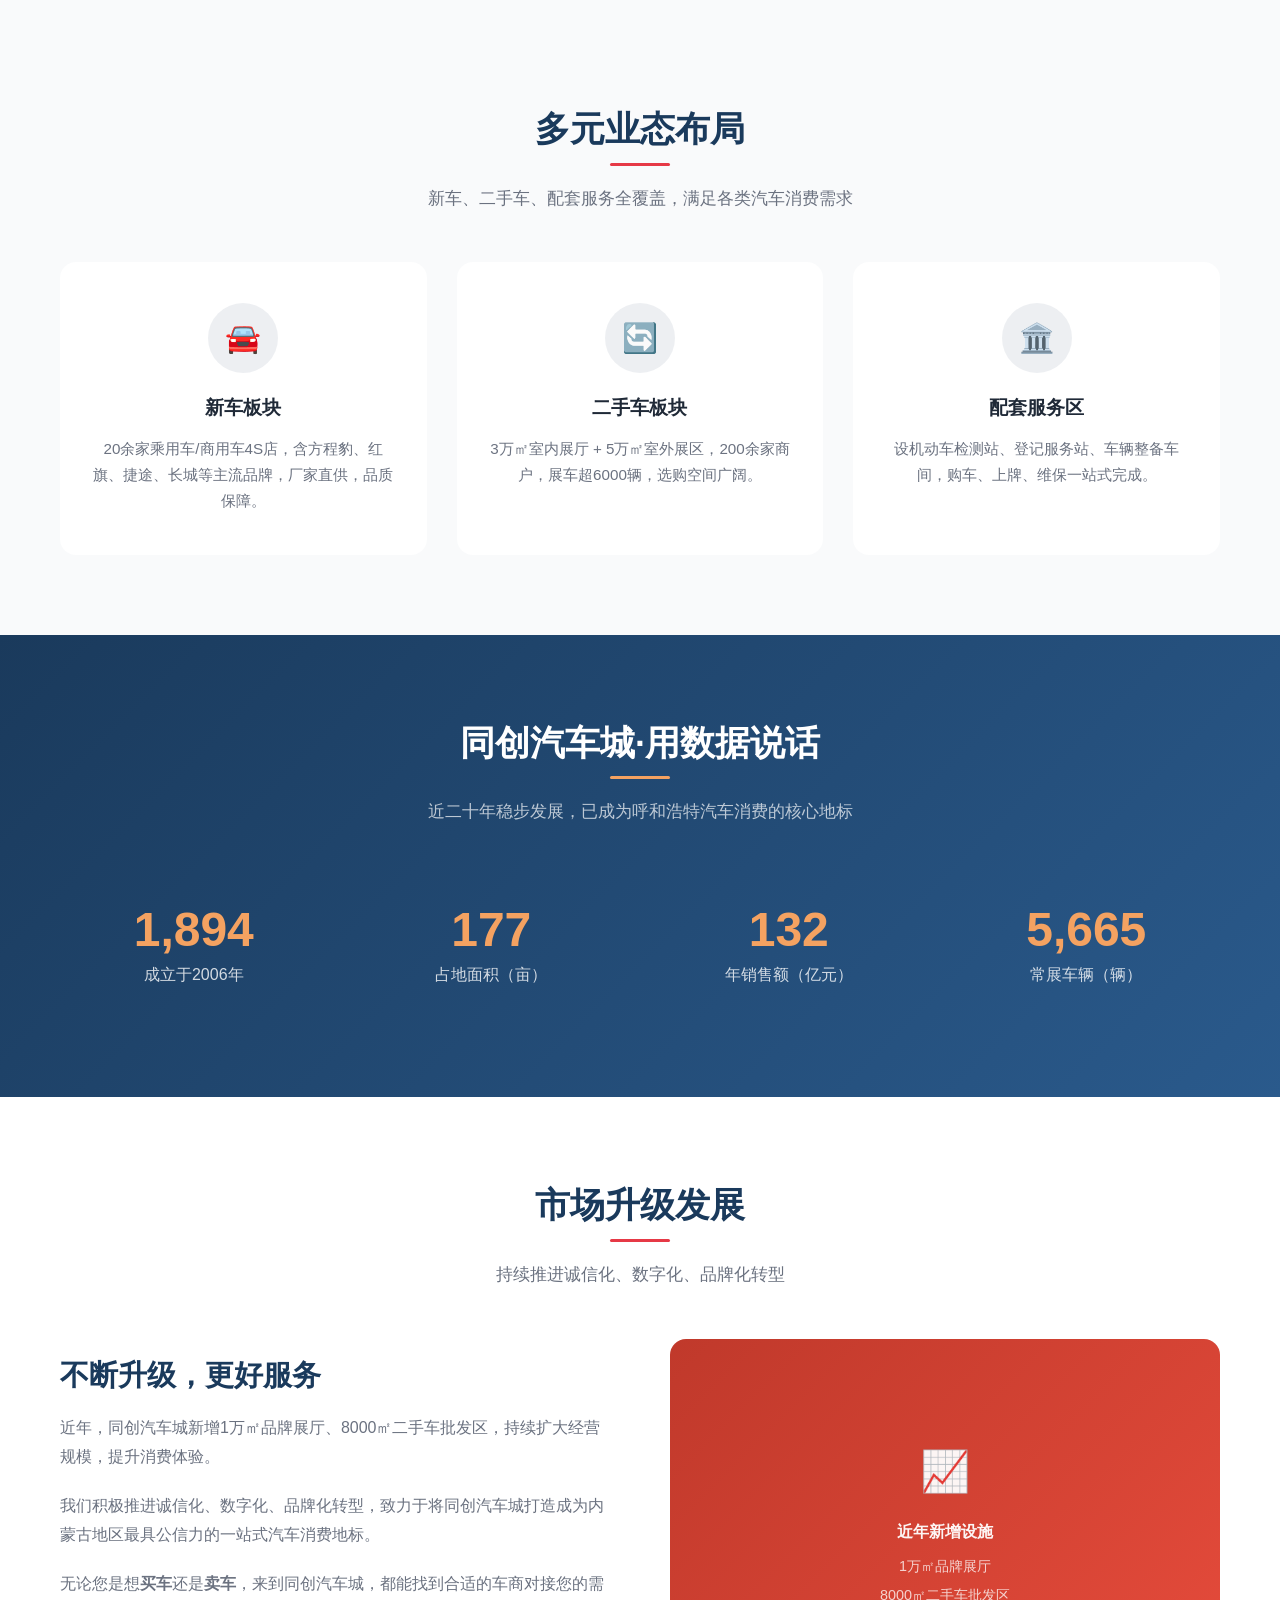
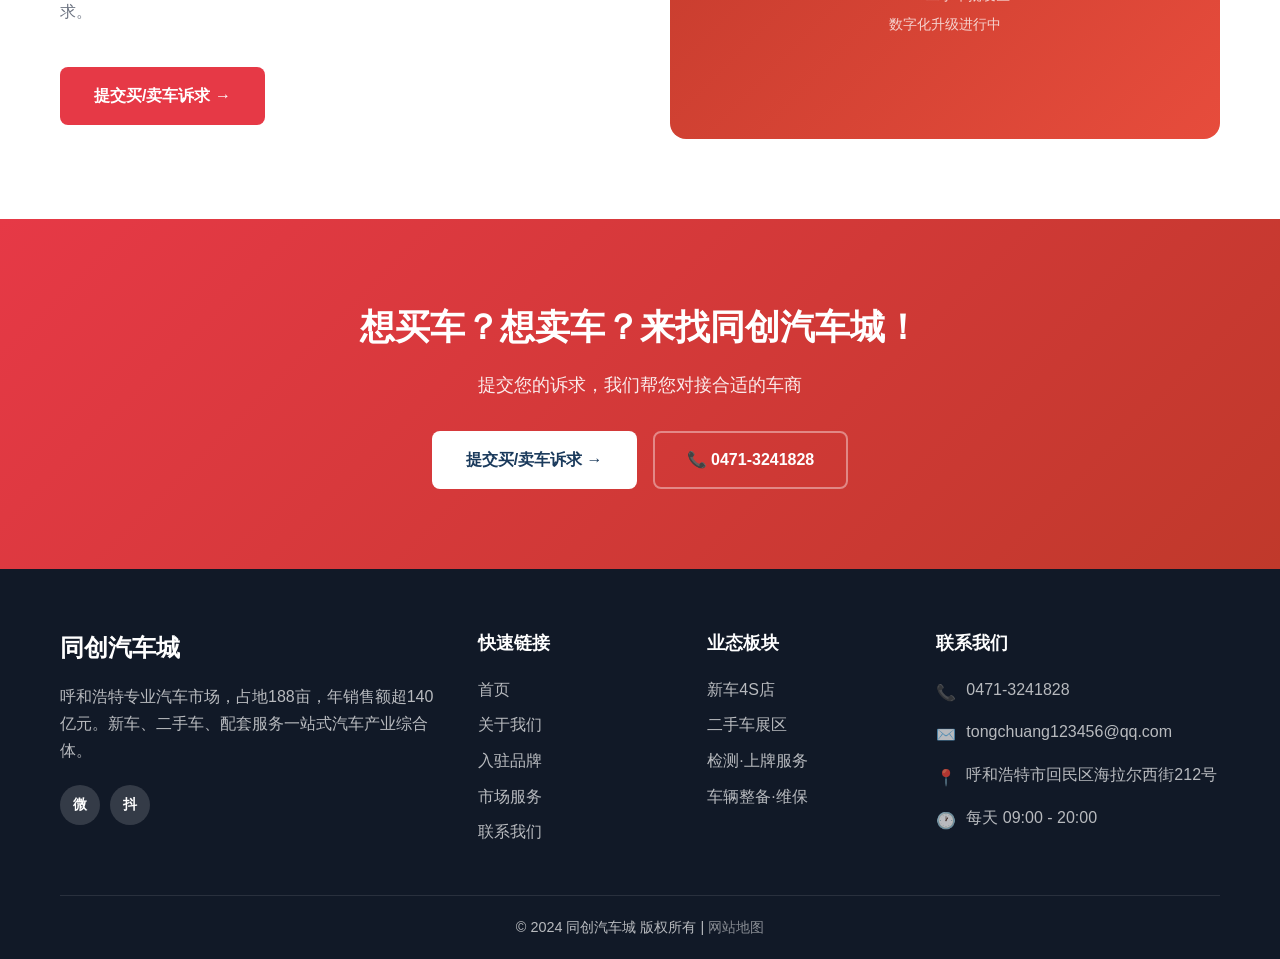
==== commit 51029e9d: "Update index.html" ====
--- a/index.html
+++ b/index.html
@@ -59,7 +59,7 @@
   <header class="header" id="header">
     <nav class="nav container">
       <a href="index.html" class="nav-logo">
-        <div class="logo-icon">同</div>
+        <img src="images/logo.png" alt="同创汽车城" style="height:42px;width:auto;">
         <span>同创汽车城</span>
       </a>
       <div class="nav-links" id="navLinks">
@@ -89,7 +89,7 @@
         </div>
       </div>
       <div class="hero-image">
-        <div class="car-img">🏢</div>
+        <img src="images/gate.jpg" alt="同创汽车城门头" style="width:100%;height:100%;object-fit:cover;border-radius:var(--radius-lg);box-shadow:var(--shadow-lg);">
       </div>
     </div>
   </section>
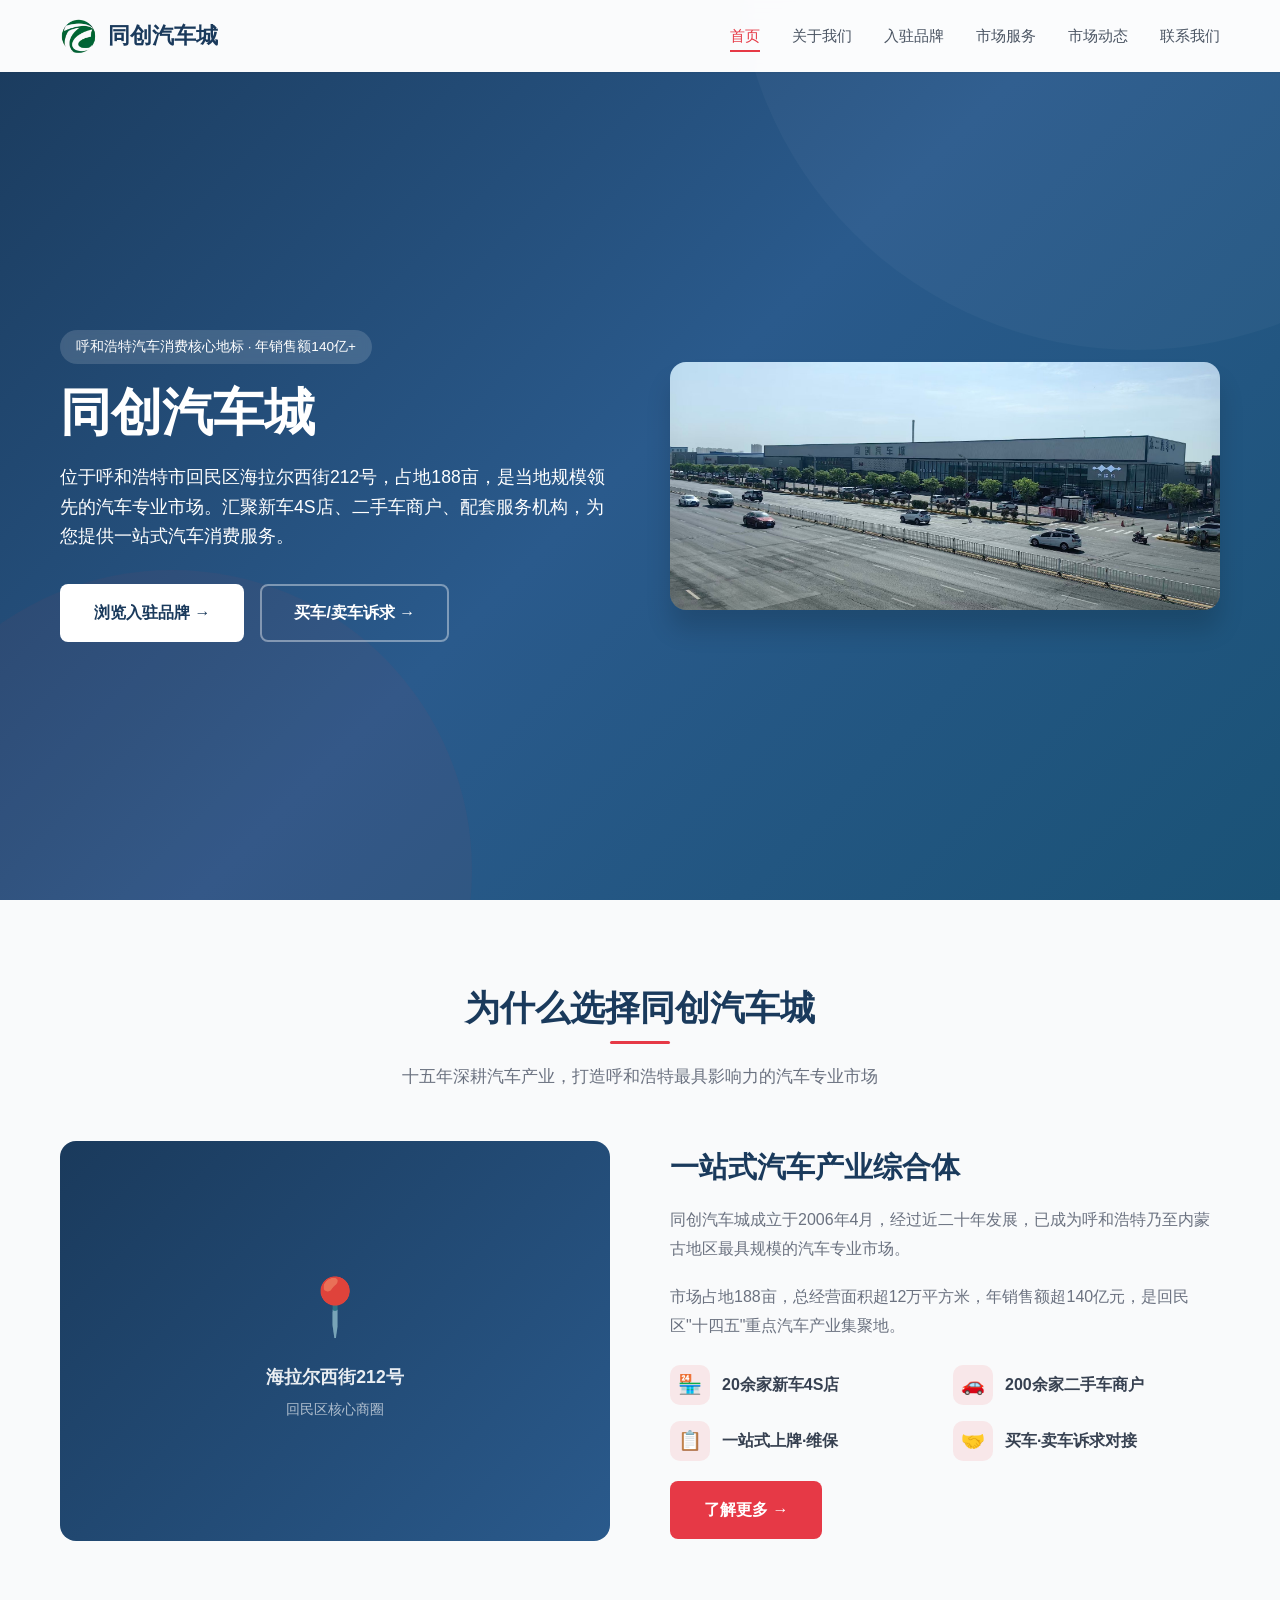
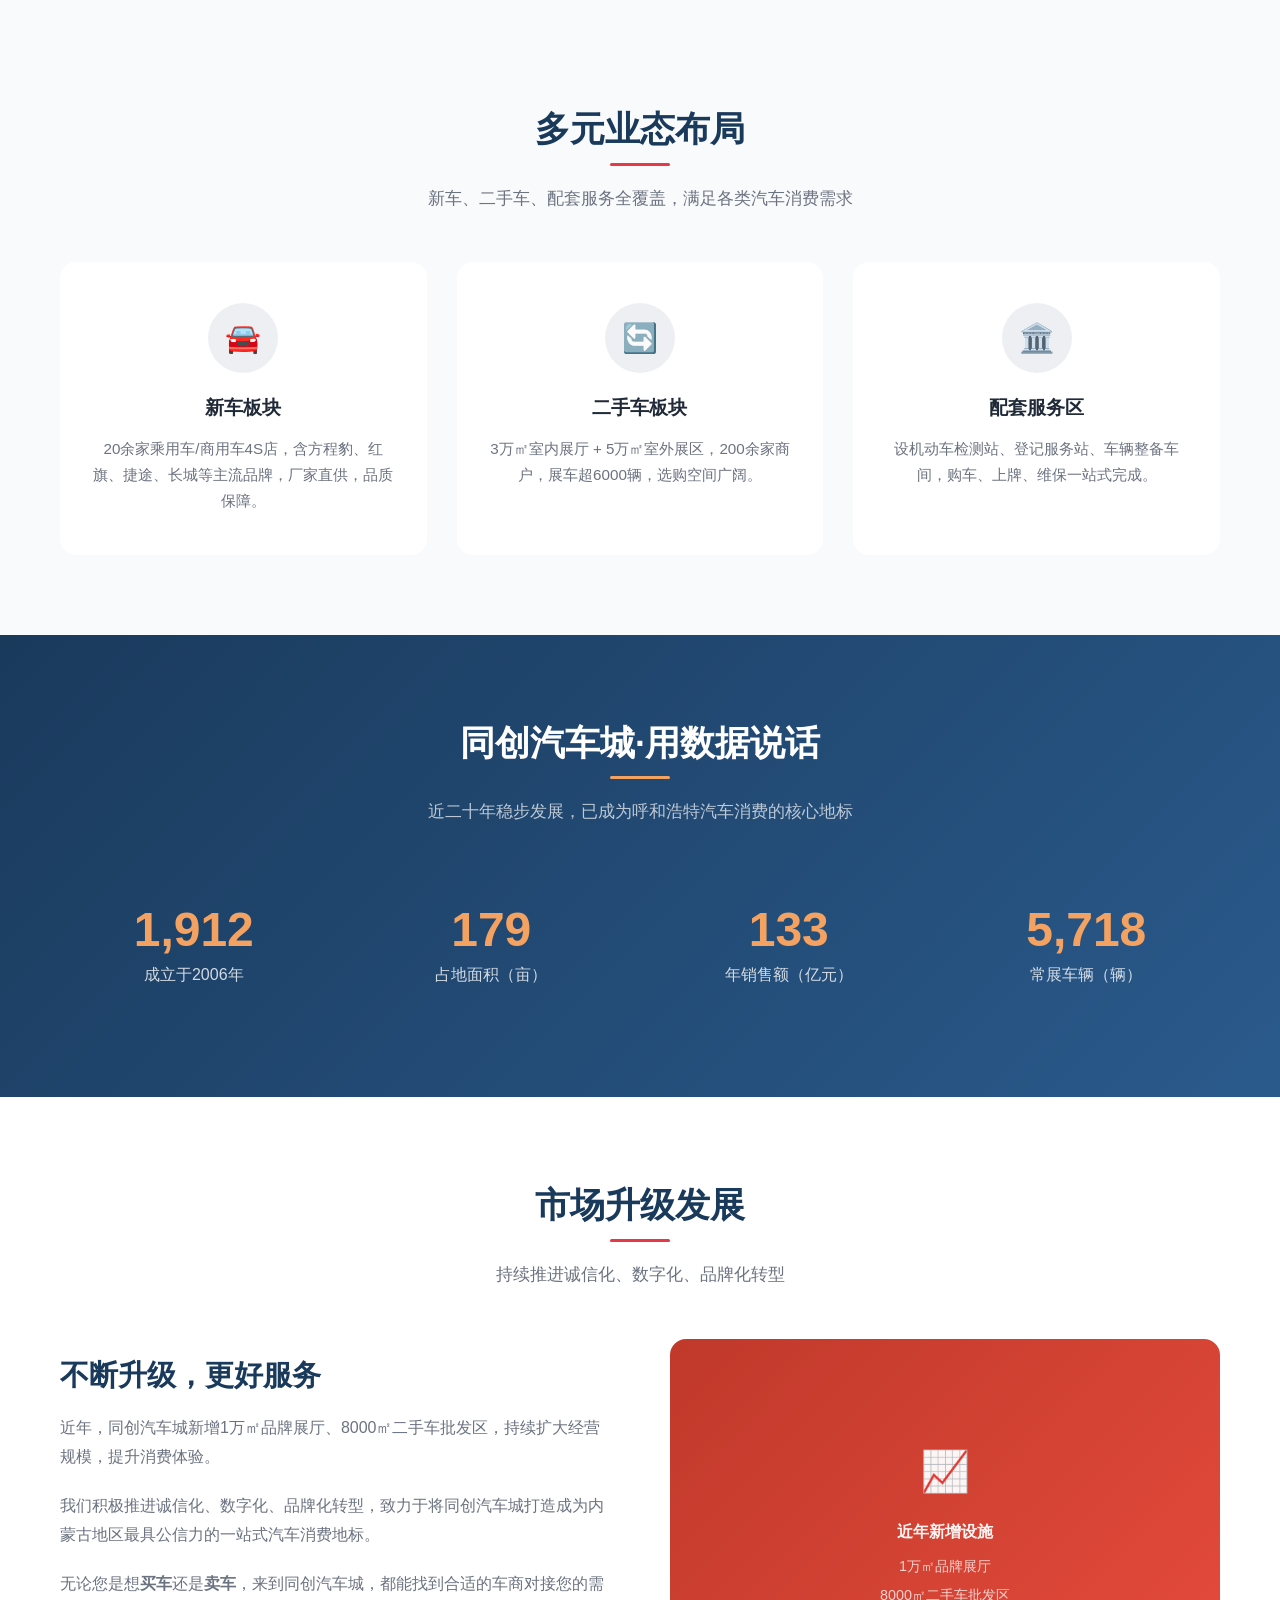
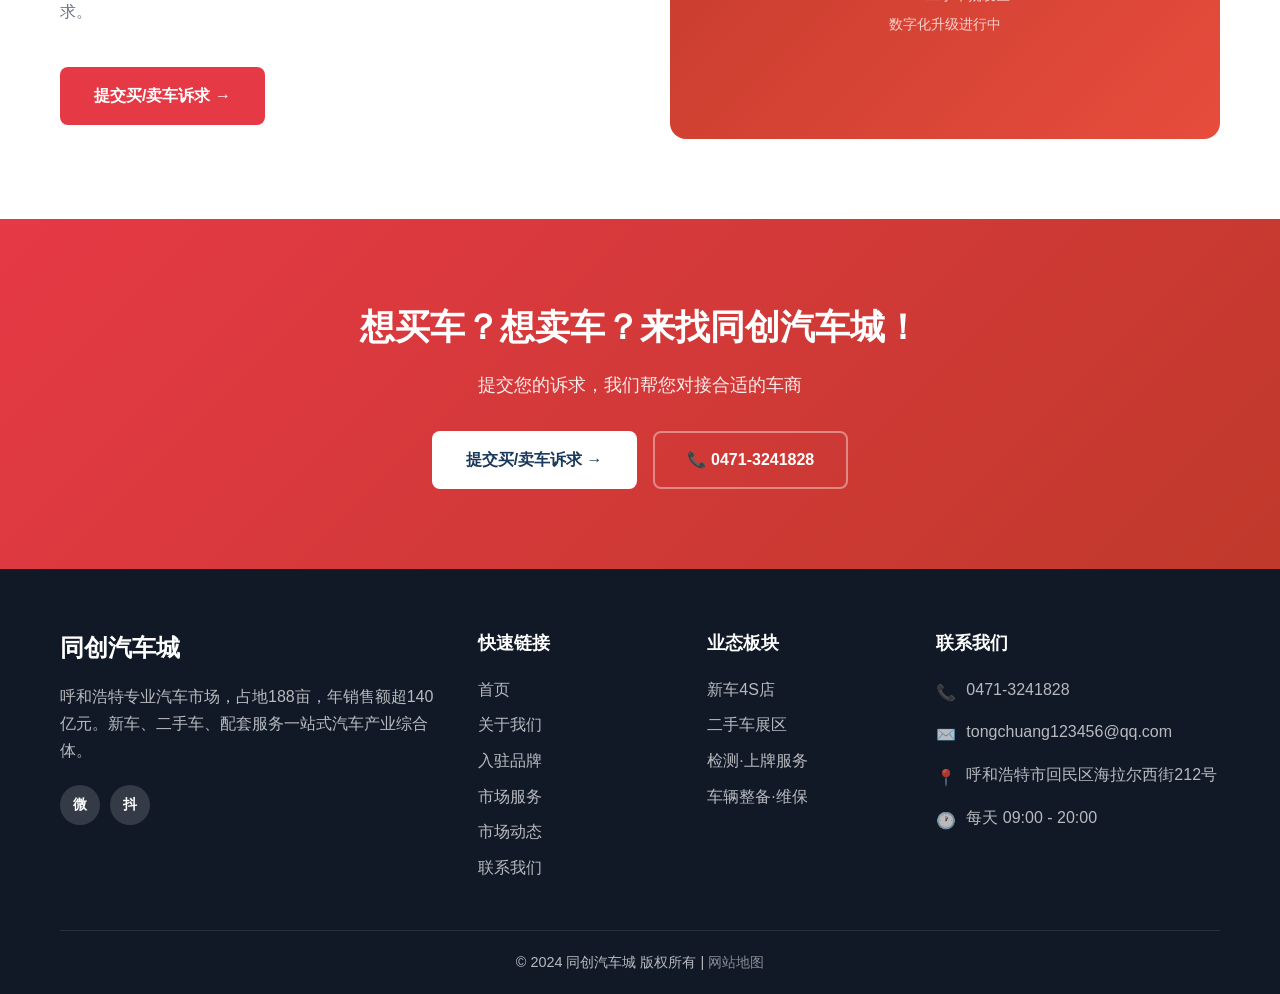
==== commit 1a2e456f: "Update index.html - brand logos, market page, nav updates" ====
--- a/index.html
+++ b/index.html
@@ -67,6 +67,7 @@
         <a href="about.html">关于我们</a>
         <a href="merchants.html">入驻品牌</a>
         <a href="services.html">市场服务</a>
+        <a href="market.html">市场动态</a>
         <a href="contact.html">联系我们</a>
       </div>
       <div class="hamburger" id="hamburger">
@@ -253,6 +254,7 @@
             <li><a href="about.html">关于我们</a></li>
             <li><a href="merchants.html">入驻品牌</a></li>
             <li><a href="services.html">市场服务</a></li>
+            <li><a href="market.html">市场动态</a></li>
             <li><a href="contact.html">联系我们</a></li>
           </ul>
         </div>
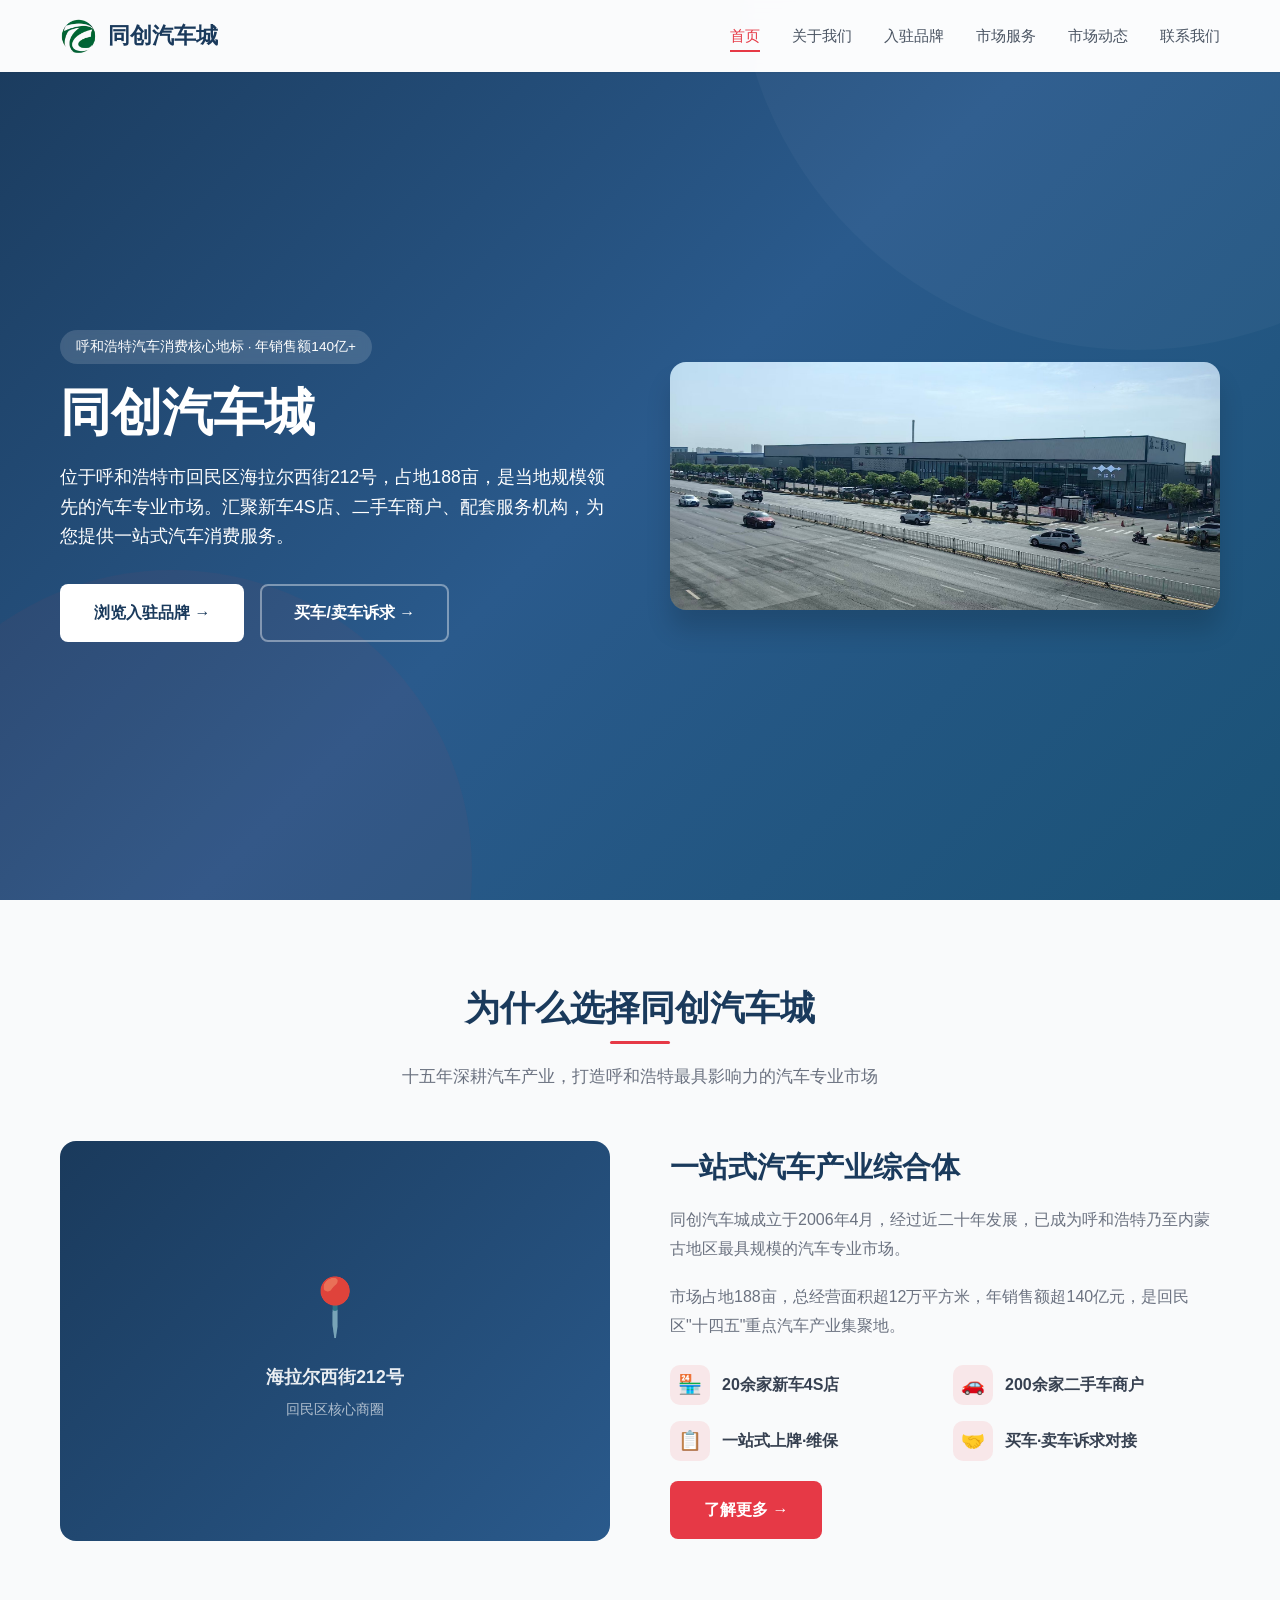
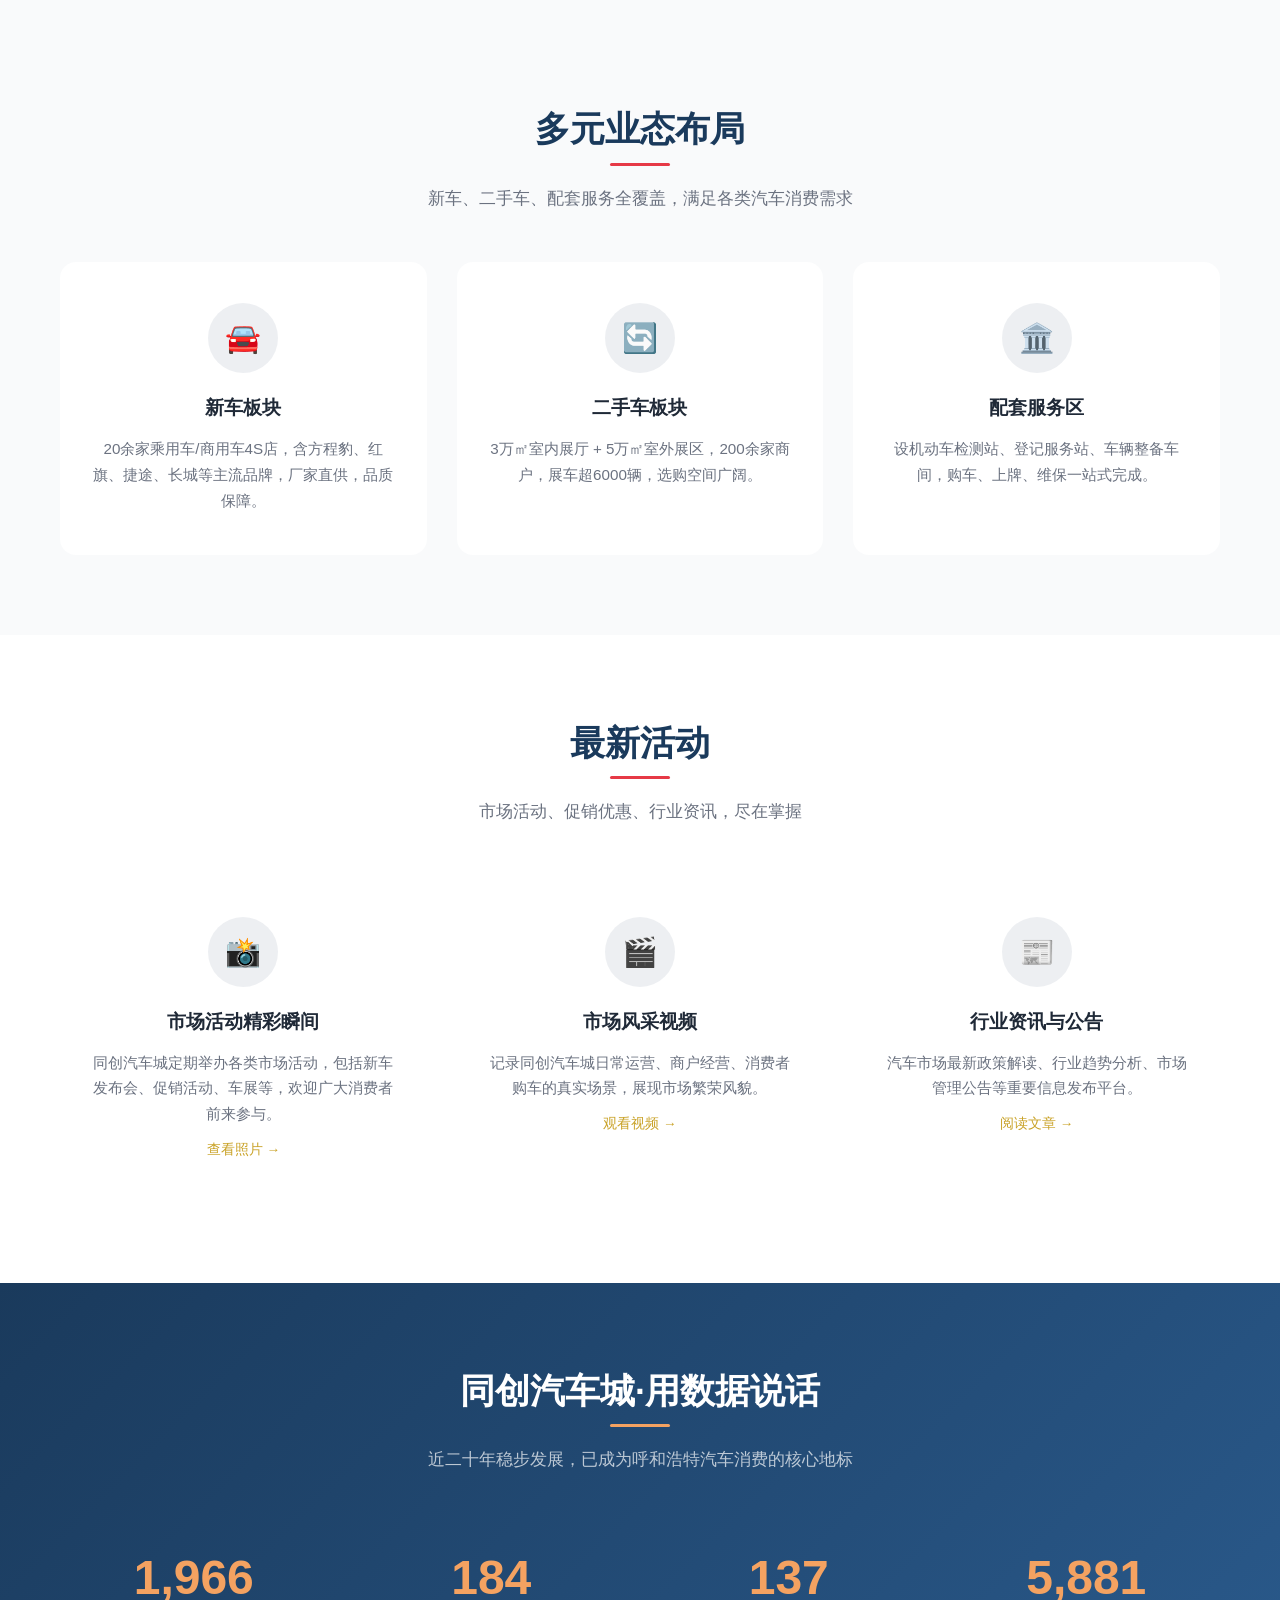
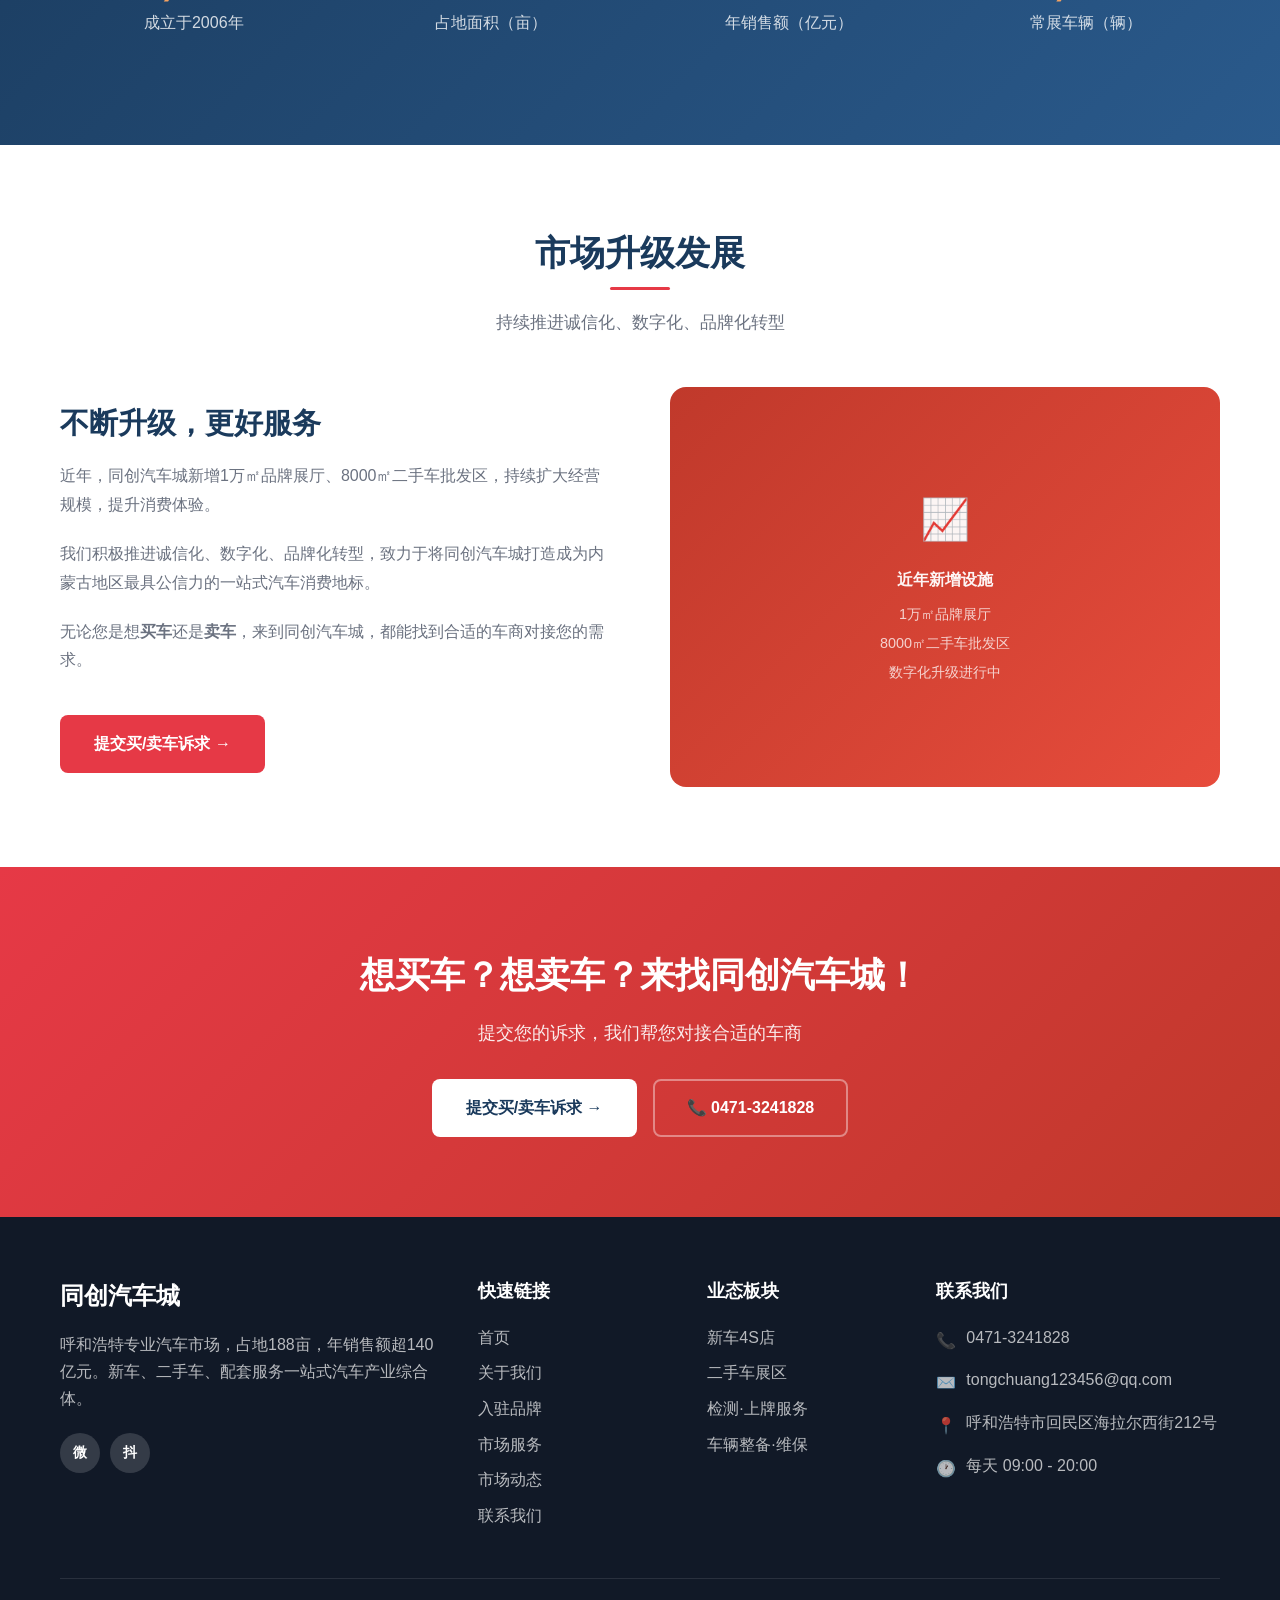
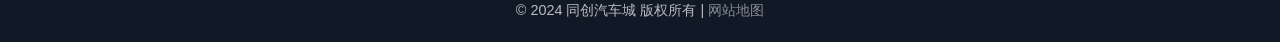
==== commit ea248898: "Update index.html - add homepage activity cards with links to market sections" ====
--- a/index.html
+++ b/index.html
@@ -165,6 +165,36 @@
     </div>
   </section>
 
+  <!-- 最新活动 -->
+  <section class="section">
+    <div class="container">
+      <div class="section-title fade-in">
+        <h2>最新活动</h2>
+        <p>市场活动、促销优惠、行业资讯，尽在掌握</p>
+      </div>
+      <div class="services-grid">
+        <a href="market.html#gallery" class="service-card fade-in" style="text-decoration:none;color:inherit;">
+          <div class="service-icon">📸</div>
+          <h3>市场活动精彩瞬间</h3>
+          <p>同创汽车城定期举办各类市场活动，包括新车发布会、促销活动、车展等，欢迎广大消费者前来参与。</p>
+          <span style="color:#c9a227;font-size:0.85rem;margin-top:12px;display:inline-block;">查看照片 →</span>
+        </a>
+        <a href="market.html#video" class="service-card fade-in" style="text-decoration:none;color:inherit;">
+          <div class="service-icon">🎬</div>
+          <h3>市场风采视频</h3>
+          <p>记录同创汽车城日常运营、商户经营、消费者购车的真实场景，展现市场繁荣风貌。</p>
+          <span style="color:#c9a227;font-size:0.85rem;margin-top:12px;display:inline-block;">观看视频 →</span>
+        </a>
+        <a href="market.html#news" class="service-card fade-in" style="text-decoration:none;color:inherit;">
+          <div class="service-icon">📰</div>
+          <h3>行业资讯与公告</h3>
+          <p>汽车市场最新政策解读、行业趋势分析、市场管理公告等重要信息发布平台。</p>
+          <span style="color:#c9a227;font-size:0.85rem;margin-top:12px;display:inline-block;">阅读文章 →</span>
+        </a>
+      </div>
+    </div>
+  </section>
+
   <!-- 数据展示 -->
   <section class="section stats-section">
     <div class="container">
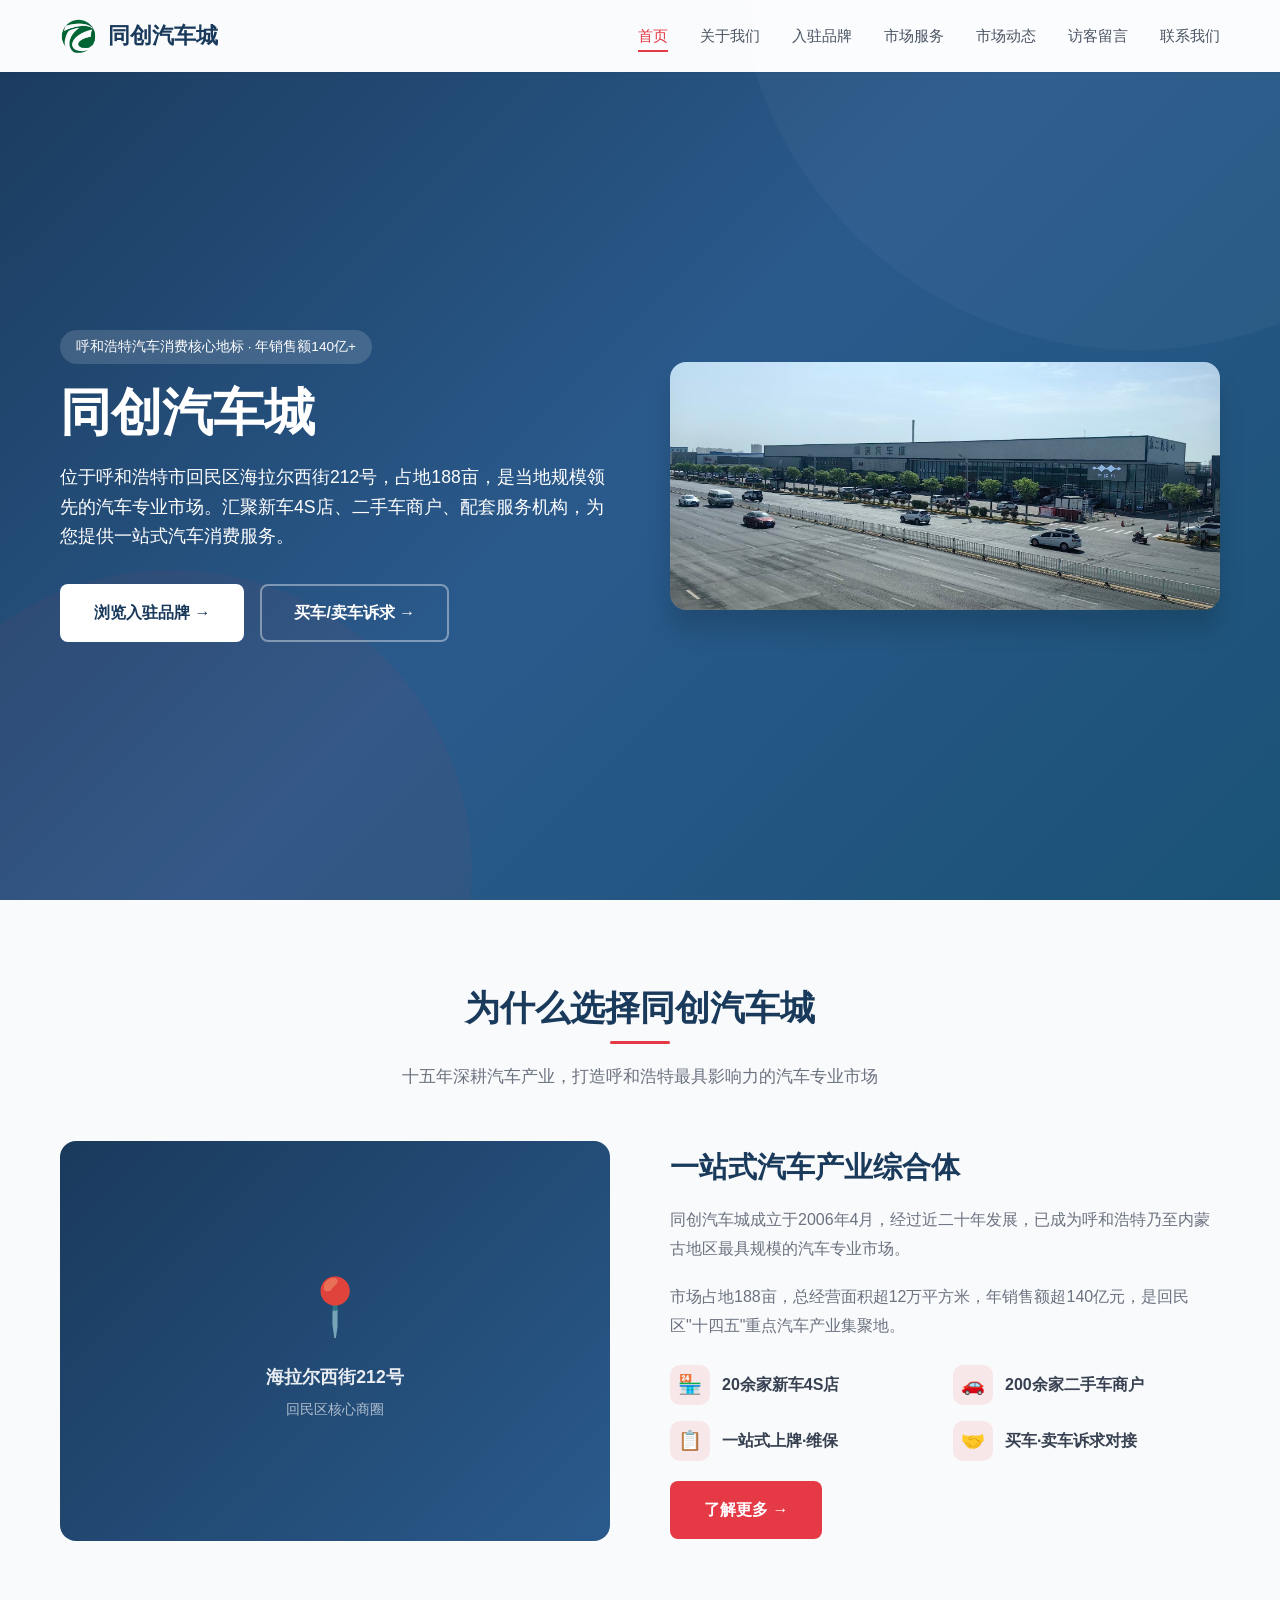
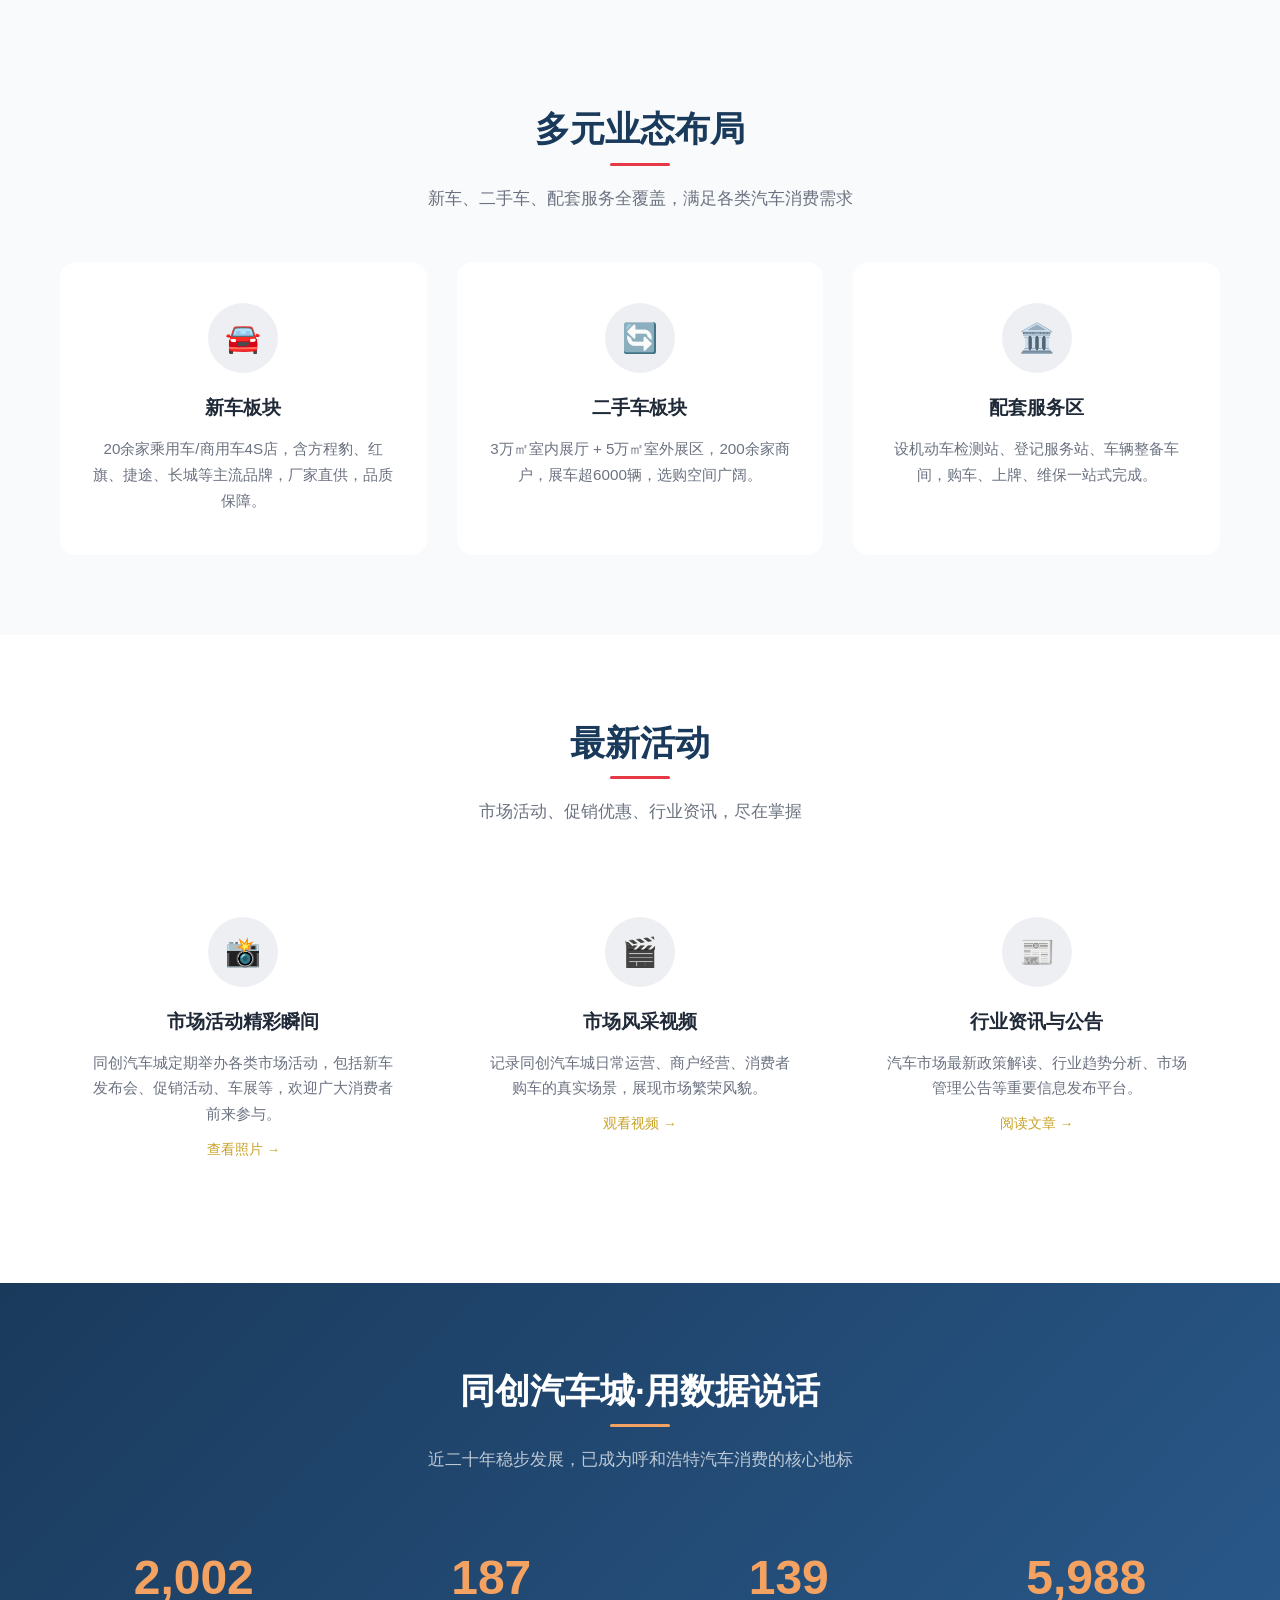
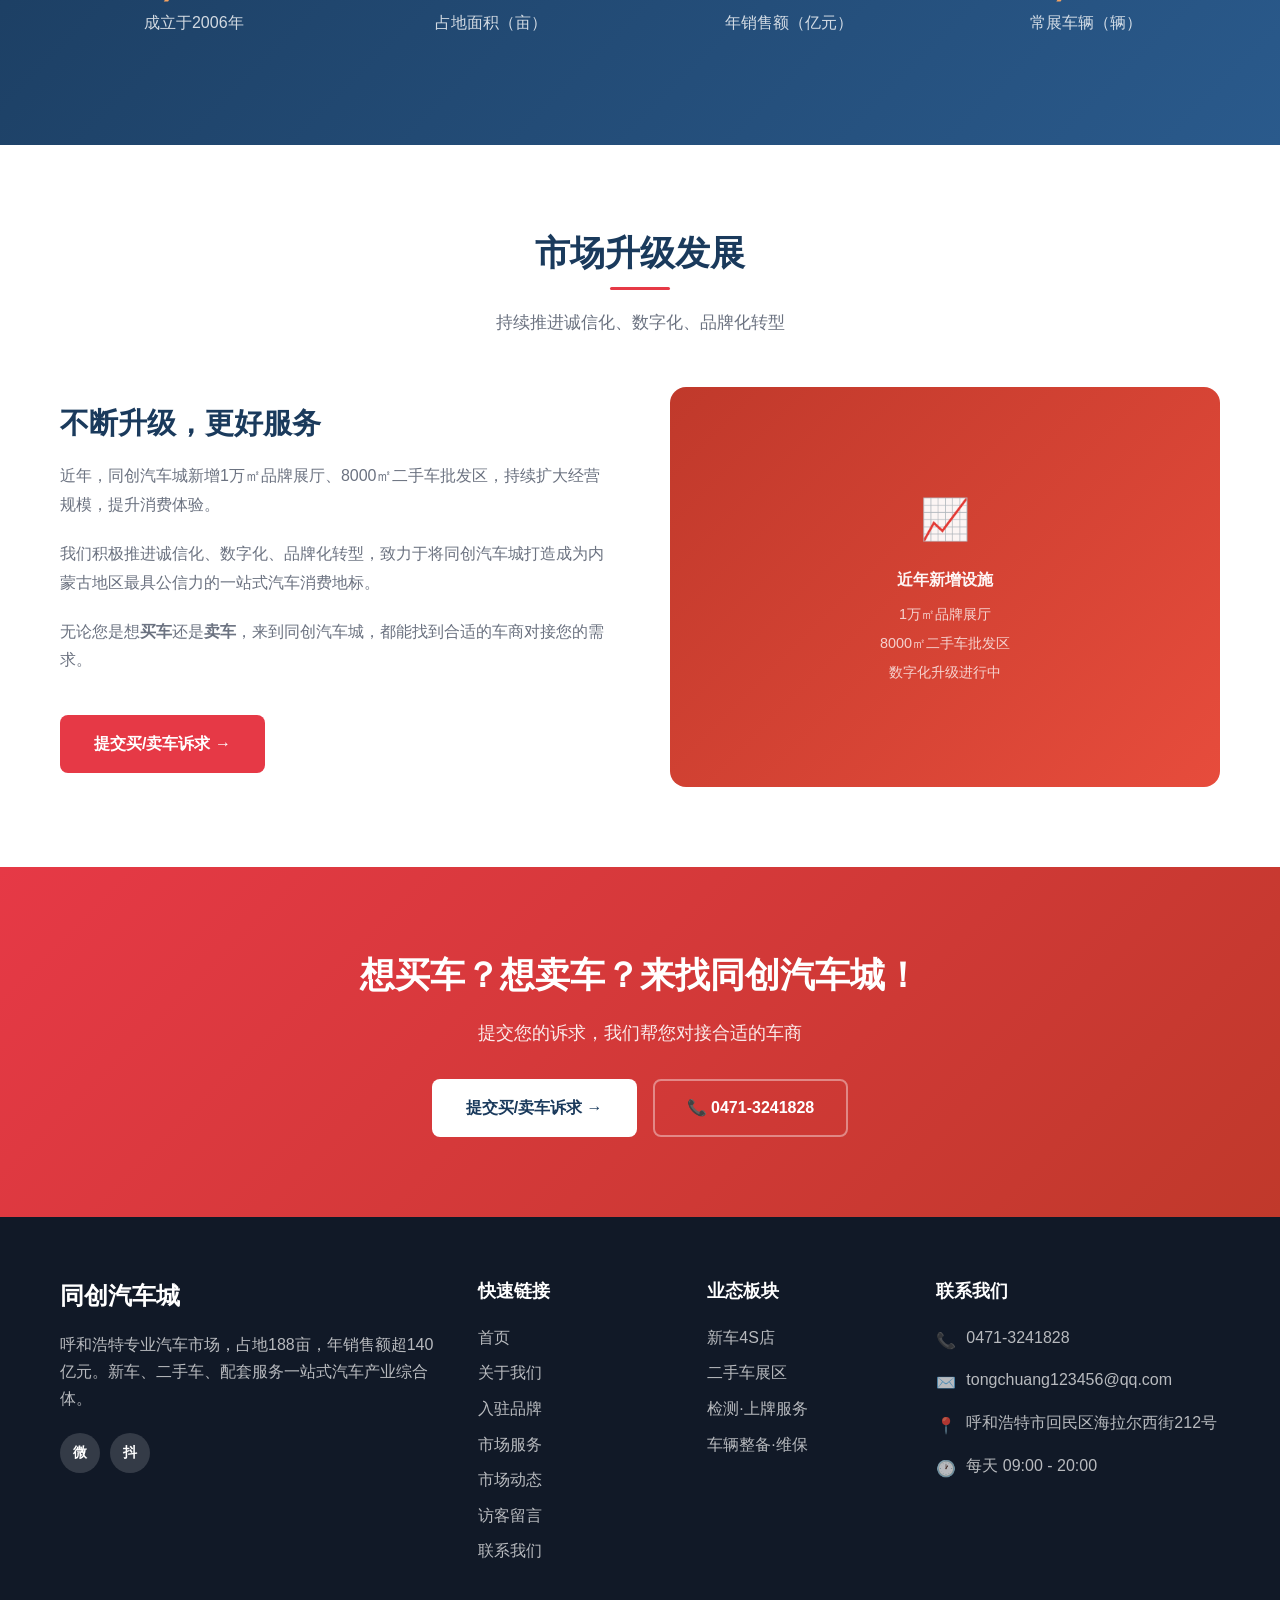
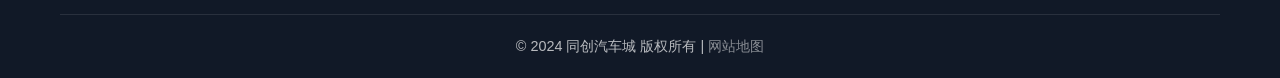
==== commit 708060ff: "Update index.html - add guest comments page + new article + Giscus + nav updates" ====
--- a/index.html
+++ b/index.html
@@ -68,6 +68,7 @@
         <a href="merchants.html">入驻品牌</a>
         <a href="services.html">市场服务</a>
         <a href="market.html">市场动态</a>
+        <a href="comments.html">访客留言</a>
         <a href="contact.html">联系我们</a>
       </div>
       <div class="hamburger" id="hamburger">
@@ -285,6 +286,7 @@
             <li><a href="merchants.html">入驻品牌</a></li>
             <li><a href="services.html">市场服务</a></li>
             <li><a href="market.html">市场动态</a></li>
+            <li><a href="comments.html">访客留言</a></li>
             <li><a href="contact.html">联系我们</a></li>
           </ul>
         </div>
